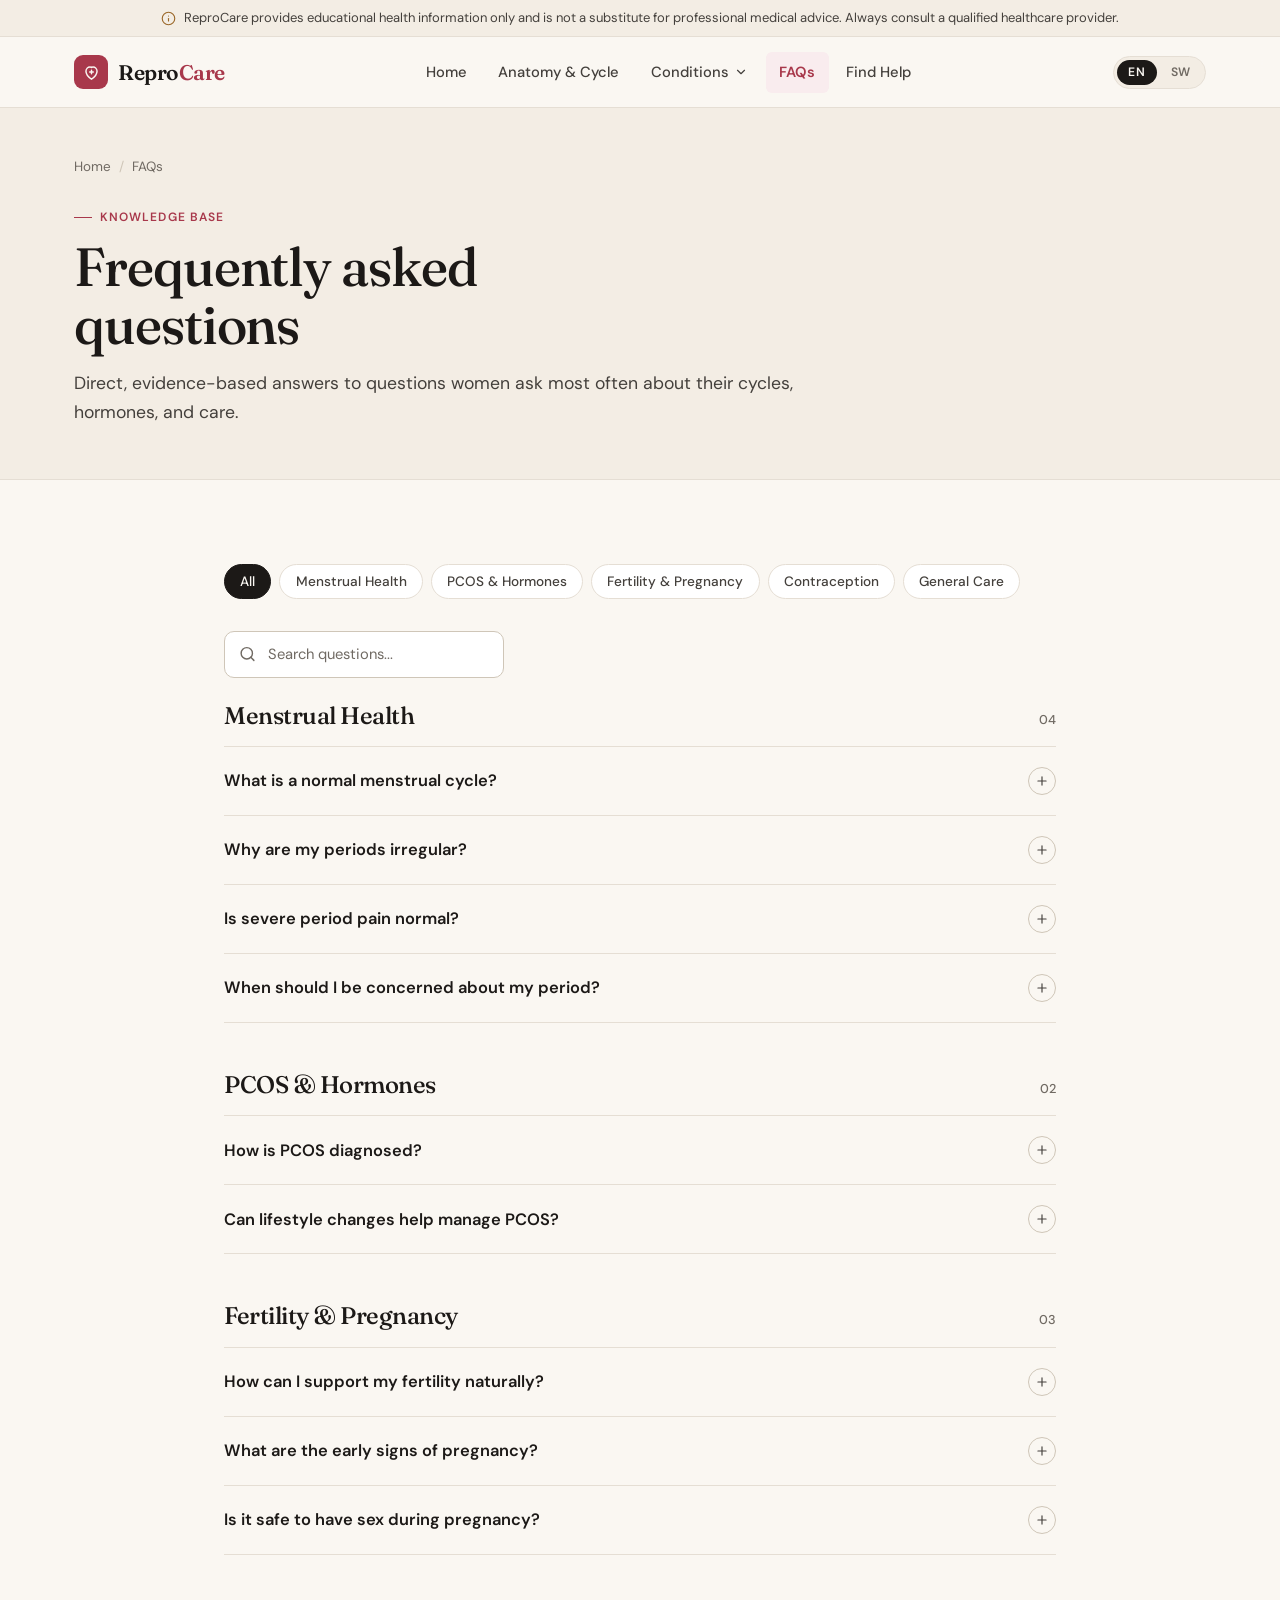
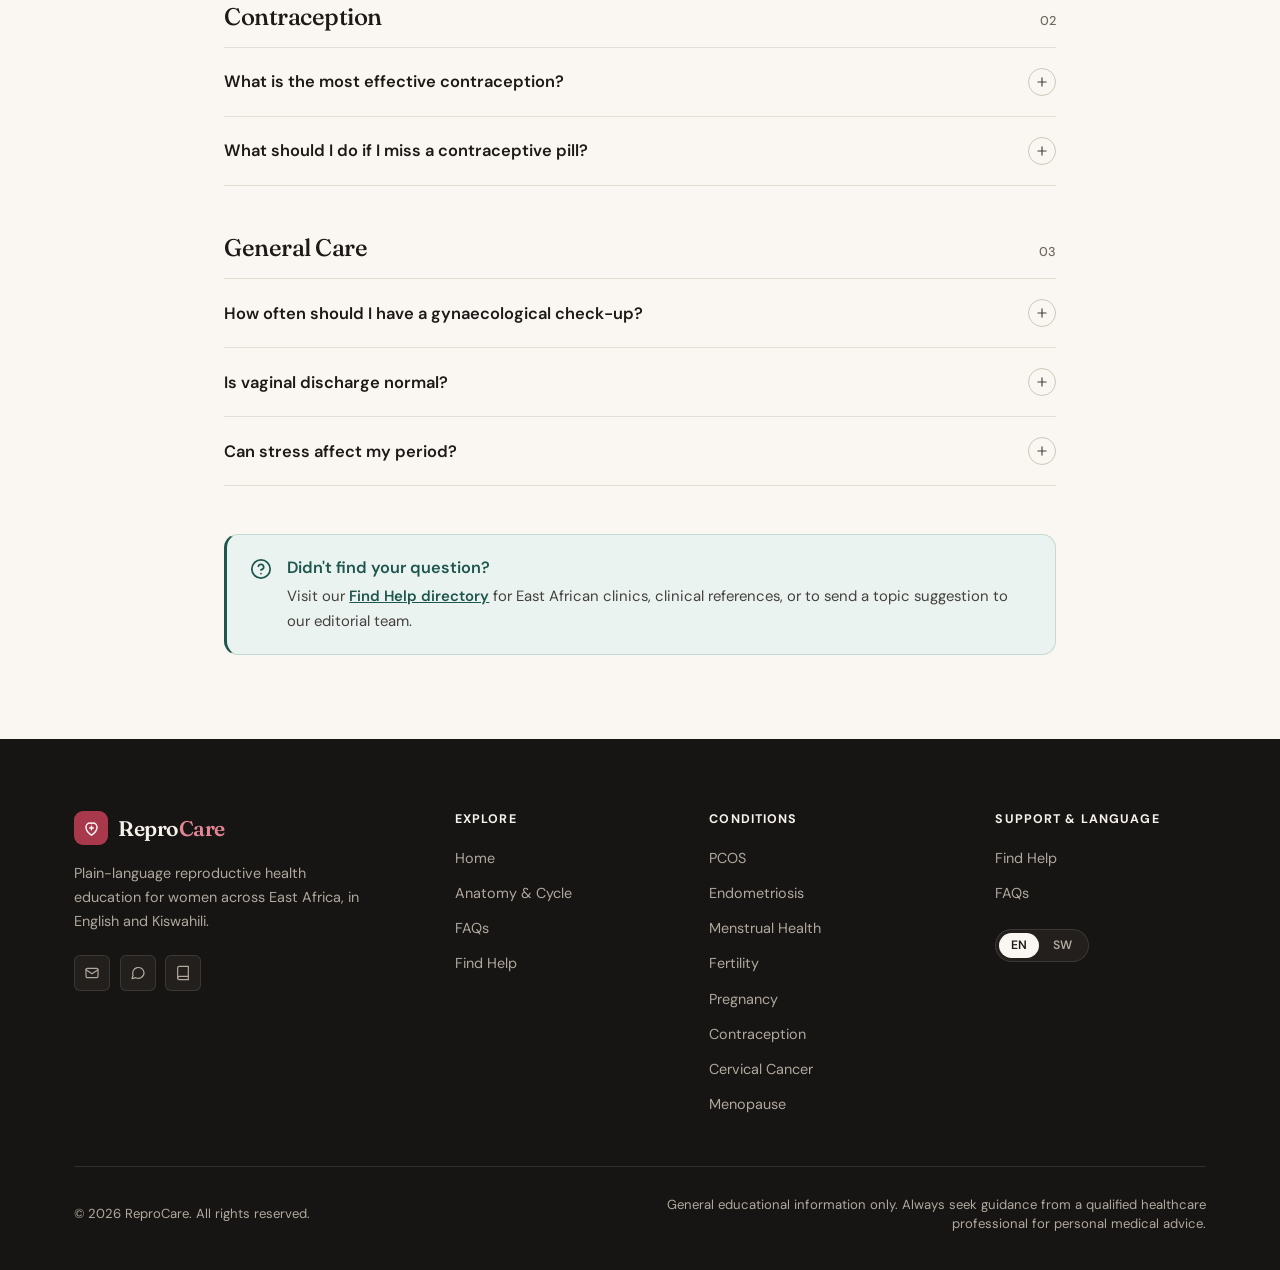
==== faqs.html @ 667c67c4 "Reprocare" ====
<!DOCTYPE html>
<html lang="en">

<head>
  <meta charset="UTF-8" />
  <meta name="viewport" content="width=device-width, initial-scale=1.0" />
  <title>Frequently Asked Questions — ReproCare</title>
  <meta name="description"
    content="Evidence-based answers to common questions about periods, PCOS, fertility, pregnancy, contraception, and routine gynaecological care in English and Kiswahili." />
  <link rel="preconnect" href="https://fonts.googleapis.com" />
  <link rel="preconnect" href="https://fonts.gstatic.com" crossorigin />
  <link rel="stylesheet" href="css/styles.css" />
</head>

<body>
  <a href="#main-content" class="skip-link" data-i18n="skip_link">Skip to main content</a>

  <div class="notice-bar" role="note">
    <div class="container notice-bar-inner">
      <svg viewBox="0 0 24 24" fill="none" stroke="currentColor" stroke-width="1.8" stroke-linecap="round" stroke-linejoin="round" aria-hidden="true">
        <circle cx="12" cy="12" r="10" /><line x1="12" y1="16" x2="12" y2="12" /><line x1="12" y1="8" x2="12.01" y2="8" />
      </svg>
      <p data-i18n="disclaimer_text">ReproCare provides educational health information only and is not a substitute for professional medical advice. Always consult a qualified healthcare provider.</p>
    </div>
  </div>

  <header class="site-header" id="siteHeader">
    <div class="container nav-inner">
      <a href="index.html" class="brand-link" aria-label="ReproCare Home">
        <span class="brand-emblem" aria-hidden="true">
          <svg viewBox="0 0 24 24" fill="none" stroke="currentColor" stroke-width="1.85" stroke-linecap="round" stroke-linejoin="round">
            <path d="M12 20.5C7.6 17.4 5 14 5 10.4 5 7.2 7.4 5 10.1 5c1.2 0 1.9.7 1.9.7S12.7 5 13.9 5C16.6 5 19 7.2 19 10.4c0 3.6-2.6 7-7 10.1Z" />
            <path d="M12 9v4.5M9.75 11.25h4.5" />
          </svg>
        </span>
        <span class="brand-wordmark">Repro<em>Care</em></span>
      </a>

      <nav aria-label="Main navigation">
        <ul class="nav-menu">
          <li class="nav-item"><a href="index.html" class="nav-link" data-i18n="nav_home">Home</a></li>
          <li class="nav-item"><a href="reproductive-system.html" class="nav-link" data-i18n="nav_repro">Anatomy &amp; Cycle</a></li>
          <li class="nav-item has-dropdown">
            <a href="index.html#conditions" class="nav-link dropdown-trigger" aria-expanded="false" aria-haspopup="true">
              <span data-i18n="nav_conditions">Conditions</span>
              <svg class="nav-chevron" viewBox="0 0 24 24" fill="none" stroke="currentColor" stroke-width="2" stroke-linecap="round" stroke-linejoin="round" aria-hidden="true">
                <polyline points="6 9 12 15 18 9" />
              </svg>
            </a>
            <div class="nav-dropdown">
              <div class="nav-dropdown-panel">
                <a href="conditions/pcos.html" class="dropdown-link"><strong data-i18n="cond_pcos">PCOS</strong><span data-i18n="cond_pcos_short">Hormones, cysts &amp; cycle balance</span></a>
                <a href="conditions/endometriosis.html" class="dropdown-link"><strong data-i18n="cond_endo">Endometriosis</strong><span data-i18n="cond_endo_short">Pelvic pain &amp; treatment options</span></a>
                <a href="conditions/menstrual-health.html" class="dropdown-link"><strong data-i18n="cond_menstrual">Menstrual Health</strong><span data-i18n="cond_menstrual_short">Normal periods, care &amp; tracking</span></a>
                <a href="conditions/fertility.html" class="dropdown-link"><strong data-i18n="cond_fertility">Fertility</strong><span data-i18n="cond_fertility_short">Ovulation &amp; conception support</span></a>
                <a href="conditions/pregnancy.html" class="dropdown-link"><strong data-i18n="cond_pregnancy">Pregnancy</strong><span data-i18n="cond_pregnancy_short">Trimesters &amp; antenatal care</span></a>
                <a href="conditions/contraception.html" class="dropdown-link"><strong data-i18n="cond_contraception">Contraception</strong><span data-i18n="cond_contraception_short">Compare family planning methods</span></a>
                <a href="conditions/cervical-cancer.html" class="dropdown-link"><strong data-i18n="cond_cervical">Cervical Cancer</strong><span data-i18n="cond_cervical_short">HPV vaccination &amp; screening</span></a>
                <a href="conditions/menopause.html" class="dropdown-link"><strong data-i18n="cond_menopause">Menopause</strong><span data-i18n="cond_menopause_short">Perimenopause &amp; midlife health</span></a>
              </div>
            </div>
          </li>
          <li class="nav-item"><a href="faqs.html" class="nav-link active" data-i18n="nav_faqs">FAQs</a></li>
          <li class="nav-item"><a href="find-help.html" class="nav-link" data-i18n="nav_findhelp">Find Help</a></li>
        </ul>
      </nav>

      <div class="nav-actions">
        <div class="lang-switch" role="group" aria-label="Language selector">
          <button type="button" class="lang-btn active" data-lang="en" aria-pressed="true">EN</button>
          <button type="button" class="lang-btn" data-lang="sw" aria-pressed="false">SW</button>
        </div>
        <button type="button" class="menu-toggle" id="menuToggle" aria-label="Open navigation menu" aria-expanded="false" aria-controls="mobileDrawer">
          <span></span><span></span><span></span>
        </button>
      </div>
    </div>
  </header>

  <div class="mobile-drawer" id="mobileDrawer" aria-hidden="true">
    <nav class="mobile-drawer-panel" aria-label="Mobile navigation">
      <div>
        <div class="mobile-group-label" data-i18n="mobile_menu_main">Navigate</div>
        <div class="mobile-nav-list">
          <a href="index.html" data-i18n="nav_home">Home</a>
          <a href="reproductive-system.html" data-i18n="nav_repro">Anatomy &amp; Cycle</a>
          <a href="faqs.html" class="active" data-i18n="nav_faqs">FAQs</a>
          <a href="find-help.html" data-i18n="nav_findhelp">Find Help</a>
        </div>
      </div>
      <div>
        <div class="mobile-group-label" data-i18n="mobile_menu_conditions">Health Topics</div>
        <div class="mobile-nav-list">
          <a href="conditions/pcos.html" data-i18n="cond_pcos">PCOS</a>
          <a href="conditions/endometriosis.html" data-i18n="cond_endo">Endometriosis</a>
          <a href="conditions/menstrual-health.html" data-i18n="cond_menstrual">Menstrual Health</a>
          <a href="conditions/fertility.html" data-i18n="cond_fertility">Fertility</a>
          <a href="conditions/pregnancy.html" data-i18n="cond_pregnancy">Pregnancy</a>
          <a href="conditions/contraception.html" data-i18n="cond_contraception">Contraception</a>
          <a href="conditions/cervical-cancer.html" data-i18n="cond_cervical">Cervical Cancer</a>
          <a href="conditions/menopause.html" data-i18n="cond_menopause">Menopause</a>
        </div>
      </div>
      <div>
        <div class="mobile-group-label" data-i18n="mobile_menu_lang">Language</div>
        <div class="lang-switch" role="group" aria-label="Language selector">
          <button type="button" class="lang-btn active" data-lang="en" aria-pressed="true">EN</button>
          <button type="button" class="lang-btn" data-lang="sw" aria-pressed="false">SW</button>
        </div>
      </div>
    </nav>
  </div>

  <main id="main-content">
    <section class="page-header">
      <div class="container">
        <nav class="breadcrumb" aria-label="Breadcrumb">
          <a href="index.html" data-i18n="breadcrumb_home">Home</a>
          <span class="breadcrumb-sep" aria-hidden="true">/</span>
          <span data-i18n="nav_faqs">FAQs</span>
        </nav>
        <span class="eyebrow">
          <span class="en-text">Knowledge Base</span>
          <span class="sw-text" style="display:none;">Kituo cha Maarifa</span>
        </span>
        <h1 data-i18n="faq_title">Frequently asked questions</h1>
        <p class="page-header-lead" data-i18n="faq_sub">
          Direct, evidence-based answers to questions women ask most often about their cycles, hormones, and care.
        </p>
      </div>
    </section>

    <section class="section">
      <div class="container" style="max-width: 880px;" id="faqDirectory">
        <div class="section-top" style="margin-bottom: 1.5rem;">
          <div class="filter-bar" style="margin-bottom: 0;" role="group" aria-label="Filter FAQs by category">
            <button type="button" class="filter-chip active" data-faq-filter="all" aria-pressed="true">
              <span class="en-text">All</span><span class="sw-text" style="display:none;">Zote</span>
            </button>
            <button type="button" class="filter-chip" data-faq-filter="menstrual" aria-pressed="false">
              <span class="en-text">Menstrual Health</span><span class="sw-text" style="display:none;">Afya ya Hedhi</span>
            </button>
            <button type="button" class="filter-chip" data-faq-filter="pcos" aria-pressed="false">
              <span class="en-text">PCOS &amp; Hormones</span><span class="sw-text" style="display:none;">PCOS na Homoni</span>
            </button>
            <button type="button" class="filter-chip" data-faq-filter="fertility" aria-pressed="false">
              <span class="en-text">Fertility &amp; Pregnancy</span><span class="sw-text" style="display:none;">Uzazi na Ujauzito</span>
            </button>
            <button type="button" class="filter-chip" data-faq-filter="contraception" aria-pressed="false">
              <span class="en-text">Contraception</span><span class="sw-text" style="display:none;">Uzazi wa Mpango</span>
            </button>
            <button type="button" class="filter-chip" data-faq-filter="general" aria-pressed="false">
              <span class="en-text">General Care</span><span class="sw-text" style="display:none;">Afya ya Jumla</span>
            </button>
          </div>

          <div class="search-field" style="max-width: 280px;">
            <svg class="search-field-icon" viewBox="0 0 24 24" fill="none" stroke="currentColor" stroke-width="2" stroke-linecap="round" stroke-linejoin="round" aria-hidden="true">
              <circle cx="11" cy="11" r="8" /><line x1="21" y1="21" x2="16.65" y2="16.65" />
            </svg>
            <input type="search" id="faqSearch" class="search-input" data-i18n="faq_search_placeholder" placeholder="Search questions..." aria-label="Search FAQs" />
            <button type="button" id="faqSearchClear" class="search-clear" aria-label="Clear search">
              <svg viewBox="0 0 24 24" fill="none" stroke="currentColor" stroke-width="2.2" stroke-linecap="round" aria-hidden="true"><line x1="18" y1="6" x2="6" y2="18" /><line x1="6" y1="6" x2="18" y2="18" /></svg>
            </button>
          </div>
        </div>

        <div class="faq-category" data-faq-category="menstrual">
          <div class="faq-category-head">
            <h2><span class="en-text">Menstrual Health</span><span class="sw-text" style="display:none;">Afya ya Hedhi</span></h2>
            <span class="faq-count">04</span>
          </div>
          <div class="accordion">
            <div class="accordion-item">
              <button type="button" class="accordion-trigger" aria-expanded="false">
                <span class="en-text">What is a normal menstrual cycle?</span>
                <span class="sw-text" style="display:none;">Mzunguko wa hedhi wa kawaida ni nini?</span>
                <span class="accordion-icon" aria-hidden="true"><svg viewBox="0 0 24 24" fill="none" stroke="currentColor" stroke-width="2" stroke-linecap="round"><line x1="12" y1="5" x2="12" y2="19" /><line x1="5" y1="12" x2="19" y2="12" /></svg></span>
              </button>
              <div class="accordion-body">
                <div class="accordion-body-inner">
                  <p class="en-text">A normal cycle runs 21–35 days, with periods lasting 2–7 days and average blood loss of 30–80 ml. Minor month-to-month variation is completely normal.</p>
                  <p class="sw-text" style="display:none;">Mzunguko wa kawaida ni siku 21–35. Hedhi hudumu siku 2–7 na upotezaji wa damu ni takriban 30–80 ml. Tofauti ndogo kutoka mwezi hadi mwezi ni ya kawaida.</p>
                </div>
              </div>
            </div>

            <div class="accordion-item">
              <button type="button" class="accordion-trigger" aria-expanded="false">
                <span class="en-text">Why are my periods irregular?</span>
                <span class="sw-text" style="display:none;">Kwa nini hedhi yangu si ya kawaida?</span>
                <span class="accordion-icon" aria-hidden="true"><svg viewBox="0 0 24 24" fill="none" stroke="currentColor" stroke-width="2" stroke-linecap="round"><line x1="12" y1="5" x2="12" y2="19" /><line x1="5" y1="12" x2="19" y2="12" /></svg></span>
              </button>
              <div class="accordion-body">
                <div class="accordion-body-inner">
                  <p class="en-text">Irregular cycles can stem from stress, weight changes, PCOS, thyroid conditions, or perimenopause. If irregularity continues across several months, book an evaluation with a doctor.</p>
                  <p class="sw-text" style="display:none;">Hedhi zisizo za kawaida zinaweza kusababishwa na msongo wa mawazo, mabadiliko ya uzito, PCOS, matatizo ya tezi, au perimenopause. Ikiwa hali hii inaendelea, muone daktari.</p>
                </div>
              </div>
            </div>

            <div class="accordion-item">
              <button type="button" class="accordion-trigger" aria-expanded="false">
                <span class="en-text">Is severe period pain normal?</span>
                <span class="sw-text" style="display:none;">Je, maumivu makali ya hedhi ni ya kawaida?</span>
                <span class="accordion-icon" aria-hidden="true"><svg viewBox="0 0 24 24" fill="none" stroke="currentColor" stroke-width="2" stroke-linecap="round"><line x1="12" y1="5" x2="12" y2="19" /><line x1="5" y1="12" x2="19" y2="12" /></svg></span>
              </button>
              <div class="accordion-body">
                <div class="accordion-body-inner">
                  <p class="en-text">Mild cramping is common, but pain severe enough to interrupt work, school, or sleep is not. Persistent severe cramps may point to endometriosis, fibroids, or adenomyosis and warrant a clinical check.</p>
                  <p class="sw-text" style="display:none;">Maumivu madogo ya tumbo ni ya kawaida lakini maumivu makali yanayokuzuia kufanya shughuli zako si ya kawaida. Yanaweza kuashiria endometriosis, fibroids, au adenomyosis; muone daktari.</p>
                </div>
              </div>
            </div>

            <div class="accordion-item">
              <button type="button" class="accordion-trigger" aria-expanded="false">
                <span class="en-text">When should I be concerned about my period?</span>
                <span class="sw-text" style="display:none;">Niwe na wasiwasi lini kuhusu hedhi yangu?</span>
                <span class="accordion-icon" aria-hidden="true"><svg viewBox="0 0 24 24" fill="none" stroke="currentColor" stroke-width="2" stroke-linecap="round"><line x1="12" y1="5" x2="12" y2="19" /><line x1="5" y1="12" x2="19" y2="12" /></svg></span>
              </button>
              <div class="accordion-body">
                <div class="accordion-body-inner">
                  <p class="en-text">Consult a clinician if periods stop for 3 or more months (when not pregnant), bleeding soaks a pad or tampon every hour, bleeding lasts over 7 days, you bleed between periods, or you experience pelvic pain outside your period.</p>
                  <p class="sw-text" style="display:none;">Muone daktari ikiwa hedhi inasimama kwa miezi 3 au zaidi (bila ujauzito), unalowesha pedi au tampon kila saa, unatokwa damu kati ya hedhi, au una maumivu ya nyonga nje ya siku za hedhi.</p>
                </div>
              </div>
            </div>
          </div>
        </div>

        <div class="faq-category" data-faq-category="pcos">
          <div class="faq-category-head">
            <h2><span class="en-text">PCOS &amp; Hormones</span><span class="sw-text" style="display:none;">PCOS na Homoni</span></h2>
            <span class="faq-count">02</span>
          </div>
          <div class="accordion">
            <div class="accordion-item">
              <button type="button" class="accordion-trigger" aria-expanded="false">
                <span class="en-text">How is PCOS diagnosed?</span>
                <span class="sw-text" style="display:none;">PCOS inatambuliwaje?</span>
                <span class="accordion-icon" aria-hidden="true"><svg viewBox="0 0 24 24" fill="none" stroke="currentColor" stroke-width="2" stroke-linecap="round"><line x1="12" y1="5" x2="12" y2="19" /><line x1="5" y1="12" x2="19" y2="12" /></svg></span>
              </button>
              <div class="accordion-body">
                <div class="accordion-body-inner">
                  <p class="en-text">Doctors apply the Rotterdam criteria, which require at least 2 of 3 features: irregular or absent ovulation, elevated androgen levels (on blood tests or via symptoms like acne or excess hair), and polycystic-appearing ovaries on ultrasound.</p>
                  <p class="sw-text" style="display:none;">PCOS inatambuliwa kwa vigezo vya Rotterdam: angalau 2 kati ya vitatu vifuatavyo — hedhi zisizo za kawaida, kiwango cha juu cha androjeni (kwenye vipimo vya damu au dalili), na ovari zenye vifuko vingi kwenye ultrasound.</p>
                </div>
              </div>
            </div>

            <div class="accordion-item">
              <button type="button" class="accordion-trigger" aria-expanded="false">
                <span class="en-text">Can lifestyle changes help manage PCOS?</span>
                <span class="sw-text" style="display:none;">Je, mabadiliko ya mtindo wa maisha yanaweza kusaidia PCOS?</span>
                <span class="accordion-icon" aria-hidden="true"><svg viewBox="0 0 24 24" fill="none" stroke="currentColor" stroke-width="2" stroke-linecap="round"><line x1="12" y1="5" x2="12" y2="19" /><line x1="5" y1="12" x2="19" y2="12" /></svg></span>
              </button>
              <div class="accordion-body">
                <div class="accordion-body-inner">
                  <p class="en-text">Yes. Regular physical activity and a balanced, lower-glycaemic diet improve insulin sensitivity and hormone balance. For those carrying excess weight, even a modest 5–10% reduction can help restore regular cycles.</p>
                  <p class="sw-text" style="display:none;">Ndio. Mazoezi ya mara kwa mara na lishe bora yenye sukari kidogo husaidia kudhibiti homoni na kuboresha unyeti wa insulini. Kwa wenye uzito wa ziada, hata kupunguza uzito kwa 5–10% kunaweza kuboresha dalili za PCOS.</p>
                </div>
              </div>
            </div>
          </div>
        </div>

        <div class="faq-category" data-faq-category="fertility">
          <div class="faq-category-head">
            <h2><span class="en-text">Fertility &amp; Pregnancy</span><span class="sw-text" style="display:none;">Uzazi na Ujauzito</span></h2>
            <span class="faq-count">03</span>
          </div>
          <div class="accordion">
            <div class="accordion-item">
              <button type="button" class="accordion-trigger" aria-expanded="false">
                <span class="en-text">How can I support my fertility naturally?</span>
                <span class="sw-text" style="display:none;">Ninawezaje kusaidia uzazi wangu kwa njia za asili?</span>
                <span class="accordion-icon" aria-hidden="true"><svg viewBox="0 0 24 24" fill="none" stroke="currentColor" stroke-width="2" stroke-linecap="round"><line x1="12" y1="5" x2="12" y2="19" /><line x1="5" y1="12" x2="19" y2="12" /></svg></span>
              </button>
              <div class="accordion-body">
                <div class="accordion-body-inner">
                  <p class="en-text">Maintain a healthy weight, eat a nutrient-rich diet, take 400 mcg of folic acid daily, avoid smoking, limit alcohol, manage stress, and learn your fertile window. See a doctor after 12 months of trying (or 6 months if you are 35 or older).</p>
                  <p class="sw-text" style="display:none;">Dumisha uzito unaofaa, kula lishe bora, tumia asidi ya folic (400 mcg kila siku), acha sigara, punguza pombe, dhibiti msongo wa mawazo, na fuatilia ovulation yako. Muone daktari baada ya miezi 12 ya kujaribu (miezi 6 ikiwa una miaka 35 au zaidi).</p>
                </div>
              </div>
            </div>

            <div class="accordion-item">
              <button type="button" class="accordion-trigger" aria-expanded="false">
                <span class="en-text">What are the early signs of pregnancy?</span>
                <span class="sw-text" style="display:none;">Dalili za ujauzito wa mapema ni zipi?</span>
                <span class="accordion-icon" aria-hidden="true"><svg viewBox="0 0 24 24" fill="none" stroke="currentColor" stroke-width="2" stroke-linecap="round"><line x1="12" y1="5" x2="12" y2="19" /><line x1="5" y1="12" x2="19" y2="12" /></svg></span>
              </button>
              <div class="accordion-body">
                <div class="accordion-body-inner">
                  <p class="en-text">Common early signs include a missed period, tender or swollen breasts, nausea, fatigue, frequent urination, and light spotting. A urine pregnancy test can usually confirm pregnancy from the first day of a missed period.</p>
                  <p class="sw-text" style="display:none;">Ishara za mapema za kawaida ni kukosa hedhi, maumivu au uvimbe wa matiti, kichefuchefu, uchovu, kukojoa mara kwa mara, na madoa kidogo ya damu. Kipimo cha ujauzito nyumbani kinaweza kuthibitisha kuanzia siku ya kwanza ya kukosa hedhi.</p>
                </div>
              </div>
            </div>

            <div class="accordion-item">
              <button type="button" class="accordion-trigger" aria-expanded="false">
                <span class="en-text">Is it safe to have sex during pregnancy?</span>
                <span class="sw-text" style="display:none;">Je, ni salama kujamiiana wakati wa ujauzito?</span>
                <span class="accordion-icon" aria-hidden="true"><svg viewBox="0 0 24 24" fill="none" stroke="currentColor" stroke-width="2" stroke-linecap="round"><line x1="12" y1="5" x2="12" y2="19" /><line x1="5" y1="12" x2="19" y2="12" /></svg></span>
              </button>
              <div class="accordion-body">
                <div class="accordion-body-inner">
                  <p class="en-text">In an uncomplicated pregnancy, yes — sex does not harm the baby. Your doctor or midwife may advise pausing sex if you have placenta praevia, unexplained bleeding, cervical insufficiency, or a risk of preterm labour.</p>
                  <p class="sw-text" style="display:none;">Katika ujauzito wa kawaida usio na matatizo, ndio — kujamiiana hakumdhuru mtoto. Daktari au mkunga anaweza kukushauri usubiri ikiwa una placenta praevia, kutokwa damu bila sababu, au hatari ya kuzaa kabla ya wakati.</p>
                </div>
              </div>
            </div>
          </div>
        </div>

        <div class="faq-category" data-faq-category="contraception">
          <div class="faq-category-head">
            <h2><span class="en-text">Contraception</span><span class="sw-text" style="display:none;">Uzazi wa Mpango</span></h2>
            <span class="faq-count">02</span>
          </div>
          <div class="accordion">
            <div class="accordion-item">
              <button type="button" class="accordion-trigger" aria-expanded="false">
                <span class="en-text">What is the most effective contraception?</span>
                <span class="sw-text" style="display:none;">Njia gani ya uzazi wa mpango ina ufanisi mkubwa zaidi?</span>
                <span class="accordion-icon" aria-hidden="true"><svg viewBox="0 0 24 24" fill="none" stroke="currentColor" stroke-width="2" stroke-linecap="round"><line x1="12" y1="5" x2="12" y2="19" /><line x1="5" y1="12" x2="19" y2="12" /></svg></span>
              </button>
              <div class="accordion-body">
                <div class="accordion-body-inner">
                  <p class="en-text">Long-acting reversible contraceptives (LARCs) — including the arm implant, hormonal IUD, and copper IUD — are over 99% effective because they do not depend on daily reminders. Pills, injections, and condoms are also highly effective when used consistently.</p>
                  <p class="sw-text" style="display:none;">Njia za muda mrefu zinazoweza kuondolewa (LARCs) — kama kipandikizi (implant), IUD ya homoni, na IUD ya shaba — zina ufanisi wa zaidi ya 99% kwa kuwa hazihitaji kukumbuka kila siku.</p>
                </div>
              </div>
            </div>

            <div class="accordion-item">
              <button type="button" class="accordion-trigger" aria-expanded="false">
                <span class="en-text">What should I do if I miss a contraceptive pill?</span>
                <span class="sw-text" style="display:none;">Nifanye nini nikisahau kutumia kidonge cha uzazi wa mpango?</span>
                <span class="accordion-icon" aria-hidden="true"><svg viewBox="0 0 24 24" fill="none" stroke="currentColor" stroke-width="2" stroke-linecap="round"><line x1="12" y1="5" x2="12" y2="19" /><line x1="5" y1="12" x2="19" y2="12" /></svg></span>
              </button>
              <div class="accordion-body">
                <div class="accordion-body-inner">
                  <p class="en-text">Take the missed pill as soon as you remember, even if that means taking two pills in one day. If you miss two or more pills, use backup protection such as condoms for 7 days and check the leaflet for your specific pill brand.</p>
                  <p class="sw-text" style="display:none;">Meza kidonge kilichosahauliwa mara tu unapokumbuka, hata kama utameza vidonge viwili siku moja. Ukisahau vidonge viwili au zaidi, tumia kondomu kama kinga ya ziada kwa siku 7 na soma maelekezo ya pakiti yako.</p>
                </div>
              </div>
            </div>
          </div>
        </div>

        <div class="faq-category" data-faq-category="general">
          <div class="faq-category-head">
            <h2><span class="en-text">General Care</span><span class="sw-text" style="display:none;">Afya ya Jumla</span></h2>
            <span class="faq-count">03</span>
          </div>
          <div class="accordion">
            <div class="accordion-item">
              <button type="button" class="accordion-trigger" aria-expanded="false">
                <span class="en-text">How often should I have a gynaecological check-up?</span>
                <span class="sw-text" style="display:none;">Niwe na uchunguzi wa afya ya uzazi mara ngapi?</span>
                <span class="accordion-icon" aria-hidden="true"><svg viewBox="0 0 24 24" fill="none" stroke="currentColor" stroke-width="2" stroke-linecap="round"><line x1="12" y1="5" x2="12" y2="19" /><line x1="5" y1="12" x2="19" y2="12" /></svg></span>
              </button>
              <div class="accordion-body">
                <div class="accordion-body-inner">
                  <p class="en-text">Women aged 25–65 are advised to have cervical screening every 3 to 5 years depending on test type. Schedule an annual check-up if you manage conditions like PCOS or endometriosis, or visit earlier whenever new symptoms arise.</p>
                  <p class="sw-text" style="display:none;">Wanawake wenye umri wa miaka 25–65 wanashauriwa kufanyiwa uchunguzi wa mlango wa kizazi kila miaka 3 hadi 5. Muone daktari kila mwaka ikiwa una hali kama PCOS au endometriosis, au mapema zaidi ukiona dalili mpya.</p>
                </div>
              </div>
            </div>

            <div class="accordion-item">
              <button type="button" class="accordion-trigger" aria-expanded="false">
                <span class="en-text">Is vaginal discharge normal?</span>
                <span class="sw-text" style="display:none;">Je, uchafu au majimaji ya uke ni ya kawaida?</span>
                <span class="accordion-icon" aria-hidden="true"><svg viewBox="0 0 24 24" fill="none" stroke="currentColor" stroke-width="2" stroke-linecap="round"><line x1="12" y1="5" x2="12" y2="19" /><line x1="5" y1="12" x2="19" y2="12" /></svg></span>
              </button>
              <div class="accordion-body">
                <div class="accordion-body-inner">
                  <p class="en-text">Yes. Clear or milky-white discharge without a strong odour is normal and shifts across your cycle. See a clinician if discharge turns yellow, green, or grey, smells noticeably strong, or comes with itching, soreness, or burning.</p>
                  <p class="sw-text" style="display:none;">Ndio. Majimaji safi au meupe yasiyo na harufu kali ni ya kawaida na hubadilika kulingana na mzunguko wa hedhi. Muone daktari yakibadilika kuwa njano au kijani, yakiwa na harufu kali, au yakiambatana na mwasho.</p>
                </div>
              </div>
            </div>

            <div class="accordion-item">
              <button type="button" class="accordion-trigger" aria-expanded="false">
                <span class="en-text">Can stress affect my period?</span>
                <span class="sw-text" style="display:none;">Je, msongo wa mawazo unaweza kuathiri hedhi yangu?</span>
                <span class="accordion-icon" aria-hidden="true"><svg viewBox="0 0 24 24" fill="none" stroke="currentColor" stroke-width="2" stroke-linecap="round"><line x1="12" y1="5" x2="12" y2="19" /><line x1="5" y1="12" x2="19" y2="12" /></svg></span>
              </button>
              <div class="accordion-body">
                <div class="accordion-body-inner">
                  <p class="en-text">Yes. Sustained stress elevates cortisol, which can disrupt brain signals controlling ovulation and cause late, missed, or lighter periods. Prioritising sleep, movement, and rest often helps cycles steady again.</p>
                  <p class="sw-text" style="display:none;">Ndio. Msongo wa mawazo huongeza homoni ya cortisol ambayo inaweza kuathiri ishara za ubongo zinazodhibiti ovulation na kusababisha hedhi kuchelewa au kutokuja.</p>
                </div>
              </div>
            </div>
          </div>
        </div>

        <div class="empty-state" id="faqEmpty" role="status" aria-live="polite">
          <p data-i18n="faq_no_results">No questions match your search. Try a different word or switch category.</p>
        </div>

        <div class="callout callout-sage" style="margin-top: 2rem;">
          <svg class="callout-icon" viewBox="0 0 24 24" fill="none" stroke="currentColor" stroke-width="1.9" stroke-linecap="round" stroke-linejoin="round" aria-hidden="true">
            <circle cx="12" cy="12" r="10" /><path d="M9.09 9a3 3 0 0 1 5.83 1c0 2-3 3-3 3" /><line x1="12" y1="17" x2="12.01" y2="17" />
          </svg>
          <div>
            <h4>
              <span class="en-text">Didn't find your question?</span>
              <span class="sw-text" style="display:none;">Hukupata jibu la swali lako?</span>
            </h4>
            <p class="en-text">Visit our <a href="find-help.html" style="color:var(--sage);text-decoration:underline;font-weight:600;">Find Help directory</a> for East African clinics, clinical references, or to send a topic suggestion to our editorial team.</p>
            <p class="sw-text" style="display:none;">Tembelea <a href="find-help.html" style="color:var(--sage);text-decoration:underline;font-weight:600;">ukurasa wa Pata Msaada</a> kupata kliniki Afrika Mashariki, marejeo ya kitabibu, au kututumia pendekezo la mada.</p>
          </div>
        </div>
      </div>
    </section>
  </main>

  <footer class="site-footer" role="contentinfo">
    <div class="container">
      <div class="footer-grid">
        <div class="footer-brand">
          <a href="index.html" class="brand-link" aria-label="ReproCare Home">
            <span class="brand-emblem" aria-hidden="true">
              <svg viewBox="0 0 24 24" fill="none" stroke="currentColor" stroke-width="1.85" stroke-linecap="round" stroke-linejoin="round">
                <path d="M12 20.5C7.6 17.4 5 14 5 10.4 5 7.2 7.4 5 10.1 5c1.2 0 1.9.7 1.9.7S12.7 5 13.9 5C16.6 5 19 7.2 19 10.4c0 3.6-2.6 7-7 10.1Z" />
                <path d="M12 9v4.5M9.75 11.25h4.5" />
              </svg>
            </span>
            <span class="brand-wordmark">Repro<em>Care</em></span>
          </a>
          <p data-i18n="footer_desc">Plain-language reproductive health education for women across East Africa, in English and Kiswahili.</p>
          <div class="social-row" aria-label="Social media">
            <a href="find-help.html#contact" class="social-btn" aria-label="Email ReproCare"><svg viewBox="0 0 24 24" fill="none" stroke="currentColor" stroke-width="1.8" stroke-linecap="round" stroke-linejoin="round"><rect x="3" y="5" width="18" height="14" rx="2" /><polyline points="3 7 12 13 21 7" /></svg></a>
            <a href="find-help.html#contact" class="social-btn" aria-label="WhatsApp support"><svg viewBox="0 0 24 24" fill="none" stroke="currentColor" stroke-width="1.8" stroke-linecap="round" stroke-linejoin="round"><path d="M21 11.5a8.5 8.5 0 0 1-12.5 7.5L3 20.5l1.6-5.2A8.5 8.5 0 1 1 21 11.5Z" /></svg></a>
            <a href="find-help.html#references" class="social-btn" aria-label="Clinical references"><svg viewBox="0 0 24 24" fill="none" stroke="currentColor" stroke-width="1.8" stroke-linecap="round" stroke-linejoin="round"><path d="M4 19.5A2.5 2.5 0 0 1 6.5 17H20" /><path d="M6.5 2H20v20H6.5A2.5 2.5 0 0 1 4 19.5v-15A2.5 2.5 0 0 1 6.5 2Z" /></svg></a>
          </div>
        </div>
        <div class="footer-col">
          <h4 data-i18n="footer_explore">Explore</h4>
          <ul>
            <li><a href="index.html" data-i18n="nav_home">Home</a></li>
            <li><a href="reproductive-system.html" data-i18n="nav_repro">Anatomy &amp; Cycle</a></li>
            <li><a href="faqs.html" data-i18n="nav_faqs">FAQs</a></li>
            <li><a href="find-help.html" data-i18n="nav_findhelp">Find Help</a></li>
          </ul>
        </div>
        <div class="footer-col">
          <h4 data-i18n="footer_conditions">Conditions</h4>
          <ul>
            <li><a href="conditions/pcos.html" data-i18n="cond_pcos">PCOS</a></li>
            <li><a href="conditions/endometriosis.html" data-i18n="cond_endo">Endometriosis</a></li>
            <li><a href="conditions/menstrual-health.html" data-i18n="cond_menstrual">Menstrual Health</a></li>
            <li><a href="conditions/fertility.html" data-i18n="cond_fertility">Fertility</a></li>
            <li><a href="conditions/pregnancy.html" data-i18n="cond_pregnancy">Pregnancy</a></li>
            <li><a href="conditions/contraception.html" data-i18n="cond_contraception">Contraception</a></li>
            <li><a href="conditions/cervical-cancer.html" data-i18n="cond_cervical">Cervical Cancer</a></li>
            <li><a href="conditions/menopause.html" data-i18n="cond_menopause">Menopause</a></li>
          </ul>
        </div>
        <div class="footer-col">
          <h4 data-i18n="footer_support">Support &amp; Language</h4>
          <ul>
            <li><a href="find-help.html#emergency" data-i18n="nav_findhelp">Find Help</a></li>
            <li><a href="faqs.html" data-i18n="nav_faqs">FAQs</a></li>
          </ul>
          <div class="footer-lang">
            <div class="lang-switch" role="group" aria-label="Language selector">
              <button type="button" class="lang-btn active" data-lang="en" aria-pressed="true">EN</button>
              <button type="button" class="lang-btn" data-lang="sw" aria-pressed="false">SW</button>
            </div>
          </div>
        </div>
      </div>
      <div class="footer-bottom">
        <p data-i18n="footer_copy">© 2026 ReproCare. All rights reserved.</p>
        <p class="footer-disclaimer" data-i18n="footer_disclaimer">General educational information only. Always seek guidance from a qualified healthcare professional for personal medical advice.</p>
      </div>
    </div>
  </footer>

  <script src="js/i18n.js"></script>
  <script src="js/main.js"></script>
</body>

</html>
---- css/styles.css ----
/* ==========================================================================
   ReproCare — Editorial Health Design System
   ========================================================================== */

@import url('https://fonts.googleapis.com/css2?family=DM+Sans:ital,opsz,wght@0,9..40,400..700;1,9..40,400..500&family=Fraunces:ital,opsz,wght@0,9..144,400..600;1,9..144,400..500&display=swap');

:root {
  /* Surfaces */
  --bg: #FAF7F2;
  --bg-alt: #F3EDE4;
  --surface: #FFFFFF;
  --surface-subtle: #FDFBF8;

  /* Typography & Ink */
  --ink: #1C1917;
  --ink-secondary: #44403C;
  --ink-muted: #706A63;
  --ink-faint: #9B938A;

  /* Borders */
  --border: #E5DED4;
  --border-strong: #CFC6B8;

  /* Brand & Clinical Accents */
  --accent: #A8384B;
  --accent-hover: #8C2B3C;
  --accent-soft: #F9ECEE;
  --accent-border: #E8C5CB;

  --sage: #1E564D;
  --sage-hover: #154039;
  --sage-soft: #EBF3F1;
  --sage-border: #C3D9D3;

  --ochre: #9A6728;
  --ochre-soft: #FBF4E8;
  --ochre-border: #E8D3B0;

  --danger: #9B2226;
  --danger-soft: #FCF0F0;
  --danger-border: #E5BCBC;

  /* Footer Dark */
  --dark-bg: #171513;
  --dark-surface: #221F1C;
  --dark-ink: #F5F1EB;
  --dark-muted: #B0A89E;
  --dark-border: rgba(255, 255, 255, 0.11);

  /* Radii */
  --radius-xs: 6px;
  --radius-sm: 10px;
  --radius-md: 14px;
  --radius-lg: 20px;

  /* Elevation */
  --shadow-xs: 0 1px 2px rgba(28, 25, 23, 0.04);
  --shadow-sm: 0 4px 16px rgba(28, 25, 23, 0.05);
  --shadow-md: 0 12px 32px rgba(28, 25, 23, 0.08);

  /* Type */
  --font-display: 'Fraunces', Georgia, 'Times New Roman', serif;
  --font-sans: 'DM Sans', -apple-system, BlinkMacSystemFont, 'Segoe UI', Roboto, sans-serif;

  /* Motion */
  --ease: cubic-bezier(0.22, 1, 0.36, 1);
  --dur: 0.22s;
}

/* Reset */
*,
*::before,
*::after {
  box-sizing: border-box;
  margin: 0;
  padding: 0;
}

html {
  scroll-behavior: smooth;
  font-size: 16px;
  -webkit-text-size-adjust: 100%;
}

body {
  font-family: var(--font-sans);
  background-color: var(--bg);
  color: var(--ink);
  line-height: 1.65;
  overflow-x: clip;
  -webkit-font-smoothing: antialiased;
  -moz-osx-font-smoothing: grayscale;
}

img,
svg {
  max-width: 100%;
  display: block;
}

a {
  color: inherit;
  text-decoration: none;
}

ul,
ol {
  list-style: none;
}

button,
input,
select,
textarea {
  font-family: inherit;
  font-size: inherit;
  color: inherit;
}

button {
  background: none;
  border: none;
  cursor: pointer;
}

:focus-visible {
  outline: 2px solid var(--accent);
  outline-offset: 3px;
}

/* Skip link */
.skip-link {
  position: absolute;
  left: -9999px;
  top: 0.5rem;
  z-index: 2000;
  background: var(--ink);
  color: #fff;
  padding: 0.65rem 1.25rem;
  border-radius: var(--radius-xs);
  font-weight: 600;
  font-size: 0.9rem;
}

.skip-link:focus {
  left: 1rem;
}

/* Typography */
h1,
h2,
h3 {
  font-family: var(--font-display);
  font-weight: 500;
  color: var(--ink);
  letter-spacing: -0.02em;
  font-optical-sizing: auto;
}

h1 {
  font-size: clamp(2.15rem, 4.2vw, 3.45rem);
  line-height: 1.09;
}

h2 {
  font-size: clamp(1.6rem, 2.7vw, 2.25rem);
  line-height: 1.18;
}

h3 {
  font-size: clamp(1.18rem, 1.8vw, 1.45rem);
  line-height: 1.28;
}

h4 {
  font-family: var(--font-sans);
  font-size: 1.02rem;
  font-weight: 600;
  color: var(--ink);
  line-height: 1.35;
}

p {
  color: var(--ink-secondary);
  line-height: 1.72;
}

.eyebrow {
  display: inline-flex;
  align-items: center;
  gap: 0.5rem;
  font-family: var(--font-sans);
  font-size: 0.75rem;
  font-weight: 600;
  text-transform: uppercase;
  letter-spacing: 0.09em;
  color: var(--accent);
}

.eyebrow::before {
  content: '';
  width: 18px;
  height: 1.5px;
  background: currentColor;
  flex-shrink: 0;
}

.eyebrow-sage {
  color: var(--sage);
}

.eyebrow-light {
  color: rgba(250, 247, 242, 0.82);
}

/* Layout Containers */
.container {
  width: 100%;
  max-width: 1180px;
  margin: 0 auto;
  padding: 0 1.5rem;
}

.section {
  padding: 5.25rem 0;
}

.section-sm {
  padding: 3.5rem 0;
}

.section-alt {
  background: var(--bg-alt);
  border-top: 1px solid var(--border);
  border-bottom: 1px solid var(--border);
}

.section-surface {
  background: var(--surface);
  border-top: 1px solid var(--border);
  border-bottom: 1px solid var(--border);
}

/* ==========================================================================
   Clinical Disclaimer Strip
   ========================================================================== */
.notice-bar {
  background: var(--bg-alt);
  border-bottom: 1px solid var(--border);
  padding: 0.55rem 0;
}

.notice-bar-inner {
  display: flex;
  align-items: center;
  justify-content: center;
  gap: 0.55rem;
  text-align: center;
}

.notice-bar svg {
  width: 15px;
  height: 15px;
  color: var(--ochre);
  flex-shrink: 0;
}

.notice-bar p {
  font-size: 0.8125rem;
  line-height: 1.45;
  color: var(--ink-secondary);
}

/* ==========================================================================
   Header & Navigation
   ========================================================================== */
.site-header {
  position: sticky;
  top: 0;
  z-index: 1000;
  background: rgba(250, 247, 242, 0.92);
  backdrop-filter: blur(14px);
  -webkit-backdrop-filter: blur(14px);
  border-bottom: 1px solid var(--border);
  transition: box-shadow var(--dur) var(--ease), background-color var(--dur) var(--ease);
}

.site-header.scrolled {
  background: rgba(250, 247, 242, 0.98);
  box-shadow: var(--shadow-sm);
}

.nav-inner {
  display: flex;
  align-items: center;
  justify-content: space-between;
  gap: 1.5rem;
  height: 70px;
}

.brand-link {
  display: inline-flex;
  align-items: center;
  gap: 0.65rem;
  flex-shrink: 0;
}

.brand-emblem {
  width: 34px;
  height: 34px;
  border-radius: 9px;
  background: var(--accent);
  color: #FAF7F2;
  display: inline-flex;
  align-items: center;
  justify-content: center;
  flex-shrink: 0;
}

.brand-emblem svg {
  width: 19px;
  height: 19px;
}

.brand-wordmark {
  font-family: var(--font-display);
  font-size: 1.32rem;
  font-weight: 600;
  letter-spacing: -0.025em;
  color: var(--ink);
  line-height: 1;
}

.brand-wordmark em {
  font-style: normal;
  color: var(--accent);
}

.nav-menu {
  display: flex;
  align-items: center;
  gap: 0.25rem;
}

.nav-item {
  position: relative;
}

.nav-link {
  display: inline-flex;
  align-items: center;
  gap: 0.35rem;
  padding: 0.5rem 0.85rem;
  border-radius: var(--radius-xs);
  font-size: 0.92rem;
  font-weight: 500;
  color: var(--ink-secondary);
  transition: color var(--dur) var(--ease), background-color var(--dur) var(--ease);
}

.nav-link:hover,
.nav-link.active,
.nav-item.dropdown-open > .nav-link {
  color: var(--ink);
  background: rgba(28, 25, 23, 0.05);
}

.nav-link.active {
  font-weight: 600;
  color: var(--accent);
  background: var(--accent-soft);
}

.nav-chevron {
  width: 14px;
  height: 14px;
  transition: transform var(--dur) var(--ease);
}

.nav-item.has-dropdown:hover .nav-chevron,
.nav-item.dropdown-open .nav-chevron {
  transform: rotate(180deg);
}

/* Two-column structured conditions menu */
.nav-dropdown {
  position: absolute;
  top: 100%;
  left: 50%;
  transform: translateX(-50%) translateY(6px);
  padding-top: 0.65rem;
  min-width: 470px;
  opacity: 0;
  visibility: hidden;
  pointer-events: none;
  transition: opacity var(--dur) var(--ease), transform var(--dur) var(--ease), visibility var(--dur);
}

.nav-item.has-dropdown:hover .nav-dropdown,
.nav-item.has-dropdown:focus-within .nav-dropdown,
.nav-item.dropdown-open .nav-dropdown {
  opacity: 1;
  visibility: visible;
  pointer-events: auto;
  transform: translateX(-50%) translateY(0);
}

.nav-dropdown-panel {
  background: var(--surface);
  border: 1px solid var(--border);
  border-radius: var(--radius-md);
  box-shadow: var(--shadow-md);
  padding: 0.75rem;
  display: grid;
  grid-template-columns: repeat(2, 1fr);
  gap: 0.25rem;
}

.dropdown-link {
  display: flex;
  flex-direction: column;
  gap: 0.1rem;
  padding: 0.65rem 0.8rem;
  border-radius: var(--radius-xs);
  transition: background-color var(--dur) var(--ease);
}

.dropdown-link:hover,
.dropdown-link.active {
  background: var(--bg-alt);
}

.dropdown-link strong {
  font-size: 0.89rem;
  font-weight: 600;
  color: var(--ink);
}

.dropdown-link.active strong {
  color: var(--accent);
}

.dropdown-link span {
  font-size: 0.76rem;
  color: var(--ink-muted);
  line-height: 1.35;
}

/* Nav Right Actions */
.nav-actions {
  display: flex;
  align-items: center;
  gap: 0.75rem;
}

.lang-switch {
  display: inline-flex;
  align-items: center;
  background: var(--bg-alt);
  border: 1px solid var(--border);
  border-radius: 999px;
  padding: 3px;
  gap: 2px;
}

.lang-btn {
  padding: 0.28rem 0.72rem;
  border-radius: 999px;
  font-size: 0.76rem;
  font-weight: 600;
  letter-spacing: 0.04em;
  color: var(--ink-muted);
  transition: background-color var(--dur) var(--ease), color var(--dur) var(--ease);
}

.lang-btn:hover {
  color: var(--ink);
}

.lang-btn.active {
  background: var(--ink);
  color: #FAF7F2;
}

/* Hamburger */
.menu-toggle {
  display: none;
  width: 40px;
  height: 40px;
  border-radius: var(--radius-xs);
  border: 1px solid var(--border);
  background: var(--surface);
  align-items: center;
  justify-content: center;
  flex-direction: column;
  gap: 5px;
}

.menu-toggle span {
  width: 18px;
  height: 1.75px;
  background: var(--ink);
  border-radius: 2px;
  transition: transform var(--dur) var(--ease), opacity var(--dur) var(--ease);
}

.menu-toggle.open span:nth-child(1) {
  transform: translateY(6.75px) rotate(45deg);
}

.menu-toggle.open span:nth-child(2) {
  opacity: 0;
}

.menu-toggle.open span:nth-child(3) {
  transform: translateY(-6.75px) rotate(-45deg);
}

/* Mobile Drawer */
.mobile-drawer {
  display: none;
  position: fixed;
  inset: 0;
  z-index: 990;
  background: rgba(28, 25, 23, 0.35);
  opacity: 0;
  pointer-events: none;
  transition: opacity var(--dur) var(--ease);
}

.mobile-drawer.open {
  opacity: 1;
  pointer-events: auto;
}

.mobile-drawer-panel {
  position: absolute;
  top: 0;
  right: 0;
  bottom: 0;
  width: min(340px, 88vw);
  background: var(--bg);
  border-left: 1px solid var(--border);
  padding: 5.25rem 1.5rem 2rem;
  overflow-y: auto;
  transform: translateX(100%);
  transition: transform 0.28s var(--ease);
  display: flex;
  flex-direction: column;
  gap: 1.5rem;
}

.mobile-drawer.open .mobile-drawer-panel {
  transform: translateX(0);
}

.mobile-group-label {
  font-size: 0.72rem;
  font-weight: 700;
  text-transform: uppercase;
  letter-spacing: 0.09em;
  color: var(--ink-muted);
  margin-bottom: 0.5rem;
}

.mobile-nav-list {
  display: flex;
  flex-direction: column;
  gap: 0.2rem;
}

.mobile-nav-list a {
  display: block;
  padding: 0.65rem 0.75rem;
  border-radius: var(--radius-xs);
  font-size: 0.98rem;
  font-weight: 500;
  color: var(--ink);
}

.mobile-nav-list a:hover,
.mobile-nav-list a.active {
  background: var(--bg-alt);
  color: var(--accent);
}

/* ==========================================================================
   Buttons
   ========================================================================== */
.btn {
  display: inline-flex;
  align-items: center;
  justify-content: center;
  gap: 0.5rem;
  padding: 0.82rem 1.45rem;
  border-radius: var(--radius-sm);
  font-size: 0.94rem;
  font-weight: 600;
  line-height: 1.2;
  transition: background-color var(--dur) var(--ease), border-color var(--dur) var(--ease), color var(--dur) var(--ease), transform var(--dur) var(--ease);
  white-space: nowrap;
}

.btn svg {
  width: 17px;
  height: 17px;
  flex-shrink: 0;
}

.btn-primary {
  background: var(--accent);
  color: #FAF7F2;
  border: 1px solid var(--accent);
}

.btn-primary:hover {
  background: var(--accent-hover);
  border-color: var(--accent-hover);
  transform: translateY(-1px);
}

.btn-secondary {
  background: var(--surface);
  color: var(--ink);
  border: 1px solid var(--border-strong);
}

.btn-secondary:hover {
  border-color: var(--ink);
  background: var(--bg-alt);
  transform: translateY(-1px);
}

.btn-light {
  background: #FAF7F2;
  color: var(--sage);
  border: 1px solid #FAF7F2;
}

.btn-light:hover {
  background: #FFFFFF;
  transform: translateY(-1px);
}

.btn-ghost-light {
  background: transparent;
  color: #FAF7F2;
  border: 1px solid rgba(250, 247, 242, 0.35);
}

.btn-ghost-light:hover {
  background: rgba(250, 247, 242, 0.1);
  border-color: rgba(250, 247, 242, 0.65);
}

.btn-sm {
  padding: 0.58rem 1.05rem;
  font-size: 0.85rem;
}

/* ==========================================================================
   Homepage Editorial Hero
   ========================================================================== */
.hero {
  padding: 4rem 0 4.75rem;
  border-bottom: 1px solid var(--border);
}

.hero-grid {
  display: grid;
  grid-template-columns: minmax(0, 1.08fr) minmax(0, 0.92fr);
  gap: 3.5rem;
  align-items: center;
}

.hero-copy h1 {
  margin-top: 1.15rem;
  margin-bottom: 1.25rem;
}

.hero-copy h1 em {
  font-style: italic;
  color: var(--accent);
  font-weight: 400;
}

.hero-lead {
  font-size: 1.1rem;
  line-height: 1.68;
  color: var(--ink-secondary);
  max-width: 52ch;
  margin-bottom: 2rem;
}

.hero-actions {
  display: flex;
  flex-wrap: wrap;
  gap: 0.85rem;
  margin-bottom: 2.5rem;
}

.hero-meta {
  display: flex;
  flex-wrap: wrap;
  gap: 1.5rem;
  padding-top: 1.65rem;
  border-top: 1px solid var(--border);
}

.hero-meta-item {
  display: flex;
  flex-direction: column;
  gap: 0.15rem;
}

.hero-meta-item strong {
  font-family: var(--font-display);
  font-size: 1.15rem;
  font-weight: 600;
  color: var(--ink);
  letter-spacing: -0.01em;
}

.hero-meta-item span {
  font-size: 0.82rem;
  color: var(--ink-muted);
}

.hero-media {
  position: relative;
}

.hero-photo-frame {
  border-radius: var(--radius-lg);
  overflow: hidden;
  border: 1px solid var(--border);
  background: var(--bg-alt);
  box-shadow: var(--shadow-md);
}

.hero-photo-frame img {
  width: 100%;
  aspect-ratio: 4 / 3.35;
  object-fit: cover;
  object-position: center 22%;
}

.hero-note-card {
  margin-top: 1rem;
  background: var(--surface);
  border: 1px solid var(--border);
  border-radius: var(--radius-md);
  padding: 1.1rem 1.25rem;
  display: flex;
  align-items: center;
  justify-content: space-between;
  gap: 1rem;
  box-shadow: var(--shadow-xs);
}

.hero-note-card small {
  display: block;
  font-size: 0.72rem;
  font-weight: 700;
  text-transform: uppercase;
  letter-spacing: 0.08em;
  color: var(--sage);
  margin-bottom: 0.2rem;
}

.hero-note-card p {
  font-size: 0.9rem;
  color: var(--ink);
  font-weight: 500;
  line-height: 1.4;
}

.hero-note-link {
  display: inline-flex;
  align-items: center;
  gap: 0.35rem;
  font-size: 0.85rem;
  font-weight: 600;
  color: var(--accent);
  flex-shrink: 0;
}

.hero-note-link:hover {
  color: var(--accent-hover);
}

.hero-note-link svg {
  width: 15px;
  height: 15px;
}

/* ==========================================================================
   Topics Directory, Search & Filters
   ========================================================================== */
.section-top {
  display: flex;
  align-items: flex-end;
  justify-content: space-between;
  gap: 2rem;
  margin-bottom: 2rem;
  flex-wrap: wrap;
}

.section-heading {
  max-width: 600px;
}

.section-heading h2 {
  margin-top: 0.65rem;
  margin-bottom: 0.6rem;
}

.section-heading p {
  font-size: 1rem;
}

.search-field {
  position: relative;
  width: 100%;
  max-width: 390px;
}

.search-field-icon {
  position: absolute;
  left: 0.95rem;
  top: 50%;
  transform: translateY(-50%);
  width: 17px;
  height: 17px;
  color: var(--ink-muted);
  pointer-events: none;
}

.search-input {
  width: 100%;
  padding: 0.78rem 2.5rem 0.78rem 2.7rem;
  background: var(--surface);
  border: 1px solid var(--border-strong);
  border-radius: var(--radius-sm);
  font-size: 0.92rem;
  color: var(--ink);
  transition: border-color var(--dur) var(--ease), box-shadow var(--dur) var(--ease);
}

.search-input::placeholder {
  color: var(--ink-muted);
}

.search-input:focus {
  outline: none;
  border-color: var(--accent);
  box-shadow: 0 0 0 3px var(--accent-soft);
}

.search-clear {
  position: absolute;
  right: 0.65rem;
  top: 50%;
  transform: translateY(-50%);
  width: 26px;
  height: 26px;
  border-radius: 50%;
  background: var(--bg-alt);
  color: var(--ink-secondary);
  display: none;
  align-items: center;
  justify-content: center;
}

.search-clear.visible {
  display: inline-flex;
}

.search-clear:hover {
  background: var(--ink);
  color: #fff;
}

.search-clear svg {
  width: 13px;
  height: 13px;
}

.filter-bar {
  display: flex;
  flex-wrap: wrap;
  gap: 0.5rem;
  margin-bottom: 2rem;
}

.filter-chip {
  padding: 0.48rem 0.95rem;
  border-radius: 999px;
  border: 1px solid var(--border);
  background: var(--surface);
  font-size: 0.85rem;
  font-weight: 500;
  color: var(--ink-secondary);
  transition: all var(--dur) var(--ease);
}

.filter-chip:hover {
  border-color: var(--ink);
  color: var(--ink);
}

.filter-chip.active {
  background: var(--ink);
  border-color: var(--ink);
  color: #FAF7F2;
}

.topics-grid {
  display: grid;
  grid-template-columns: repeat(4, minmax(0, 1fr));
  gap: 1.25rem;
}

.topic-card {
  background: var(--surface);
  border: 1px solid var(--border);
  border-radius: var(--radius-md);
  padding: 1.5rem;
  display: flex;
  flex-direction: column;
  gap: 0.85rem;
  cursor: pointer;
  transition: border-color var(--dur) var(--ease), transform var(--dur) var(--ease), box-shadow var(--dur) var(--ease);
}

.topic-card:hover {
  border-color: var(--accent);
  transform: translateY(-2px);
  box-shadow: var(--shadow-sm);
}

.topic-card.hidden {
  display: none;
}

.topic-card-top {
  display: flex;
  align-items: center;
  justify-content: space-between;
  gap: 0.75rem;
}

.topic-cat {
  font-size: 0.72rem;
  font-weight: 600;
  text-transform: uppercase;
  letter-spacing: 0.07em;
  color: var(--ink-muted);
}

.topic-icon {
  width: 38px;
  height: 38px;
  border-radius: 10px;
  background: var(--accent-soft);
  color: var(--accent);
  display: inline-flex;
  align-items: center;
  justify-content: center;
  flex-shrink: 0;
}

.topic-icon.sage {
  background: var(--sage-soft);
  color: var(--sage);
}

.topic-icon.ochre {
  background: var(--ochre-soft);
  color: var(--ochre);
}

.topic-icon svg {
  width: 19px;
  height: 19px;
}

.topic-card h3 {
  font-size: 1.28rem;
  color: var(--ink);
}

.topic-card p {
  font-size: 0.9rem;
  line-height: 1.58;
  color: var(--ink-secondary);
}

.topic-card mark {
  background: #F6DC9E;
  color: var(--ink);
  padding: 0 2px;
  border-radius: 3px;
}

.card-link {
  margin-top: auto;
  padding-top: 0.5rem;
  display: inline-flex;
  align-items: center;
  gap: 0.4rem;
  font-size: 0.87rem;
  font-weight: 600;
  color: var(--accent);
}

.card-link svg {
  width: 15px;
  height: 15px;
  transition: transform var(--dur) var(--ease);
}

.topic-card:hover .card-link svg {
  transform: translateX(3px);
}

.empty-state {
  display: none;
  text-align: center;
  padding: 3rem 1.5rem;
  background: var(--surface);
  border: 1px dashed var(--border-strong);
  border-radius: var(--radius-md);
  color: var(--ink-muted);
}

.empty-state.show {
  display: block;
}

/* ==========================================================================
   Anatomy & Cycle Spotlight Band (Homepage)
   ========================================================================== */
.spotlight-grid {
  display: grid;
  grid-template-columns: minmax(0, 1fr) minmax(0, 1.15fr);
  gap: 3.25rem;
  align-items: center;
}

.spotlight-copy h2 {
  margin-top: 0.7rem;
  margin-bottom: 1rem;
}

.spotlight-copy p {
  margin-bottom: 1.75rem;
  max-width: 48ch;
}

.phase-strip {
  display: grid;
  grid-template-columns: repeat(2, minmax(0, 1fr));
  gap: 1rem;
}

.phase-tile {
  background: var(--surface);
  border: 1px solid var(--border);
  border-radius: var(--radius-md);
  padding: 1.35rem;
  display: flex;
  flex-direction: column;
  gap: 0.45rem;
  border-top: 3px solid var(--accent);
}

.phase-tile.p-follicular {
  border-top-color: var(--ochre);
}

.phase-tile.p-ovulation {
  border-top-color: var(--sage);
}

.phase-tile.p-luteal {
  border-top-color: #6B5B95;
}

.phase-days {
  font-size: 0.74rem;
  font-weight: 700;
  text-transform: uppercase;
  letter-spacing: 0.08em;
  color: var(--ink-muted);
}

.phase-tile h3 {
  font-size: 1.15rem;
}

.phase-tile p {
  font-size: 0.87rem;
  line-height: 1.55;
}

/* ==========================================================================
   Team / Editorial Masthead
   ========================================================================== */
.team-grid {
  display: grid;
  grid-template-columns: repeat(4, minmax(0, 1fr));
  gap: 1.25rem;
  margin-top: 2.25rem;
}

.member-card {
  background: var(--surface);
  border: 1px solid var(--border);
  border-radius: var(--radius-md);
  padding: 1.65rem 1.4rem;
  display: flex;
  flex-direction: column;
  gap: 0.85rem;
}

.member-monogram {
  width: 50px;
  height: 50px;
  border-radius: 50%;
  background: var(--accent-soft);
  color: var(--accent);
  border: 1px solid var(--accent-border);
  font-family: var(--font-display);
  font-size: 1.05rem;
  font-weight: 600;
  display: inline-flex;
  align-items: center;
  justify-content: center;
  letter-spacing: 0.02em;
}

.member-monogram.sage {
  background: var(--sage-soft);
  color: var(--sage);
  border-color: var(--sage-border);
}

.member-monogram.ochre {
  background: var(--ochre-soft);
  color: var(--ochre);
  border-color: var(--ochre-border);
}

.member-monogram.stone {
  background: var(--bg-alt);
  color: var(--ink);
  border-color: var(--border-strong);
}

.member-card h3 {
  font-size: 1.15rem;
}

.member-role {
  font-size: 0.88rem;
  font-weight: 600;
  color: var(--accent);
  line-height: 1.4;
}

.member-cred {
  font-size: 0.84rem;
  color: var(--ink-muted);
  margin-top: -0.45rem;
}

/* ==========================================================================
   Minimalist Editorial Accordions (FAQs)
   ========================================================================== */
.faq-split {
  display: grid;
  grid-template-columns: minmax(0, 0.82fr) minmax(0, 1.18fr);
  gap: 3.5rem;
  align-items: start;
}

.faq-intro {
  position: sticky;
  top: 96px;
}

.faq-intro h2 {
  margin-top: 0.7rem;
  margin-bottom: 0.9rem;
}

.faq-intro p {
  margin-bottom: 1.75rem;
}

.accordion {
  border-top: 1px solid var(--border);
}

.accordion-item {
  border-bottom: 1px solid var(--border);
}

.accordion-item.hidden {
  display: none;
}

.accordion-trigger {
  width: 100%;
  padding: 1.25rem 0;
  display: flex;
  align-items: center;
  justify-content: space-between;
  gap: 1.25rem;
  text-align: left;
  font-size: 1.03rem;
  font-weight: 600;
  color: var(--ink);
  transition: color var(--dur) var(--ease);
}

.accordion-trigger:hover,
.accordion-trigger[aria-expanded="true"] {
  color: var(--accent);
}

.accordion-icon {
  width: 28px;
  height: 28px;
  border-radius: 50%;
  border: 1px solid var(--border-strong);
  display: inline-flex;
  align-items: center;
  justify-content: center;
  flex-shrink: 0;
  color: var(--ink-secondary);
  transition: transform var(--dur) var(--ease), background-color var(--dur) var(--ease), border-color var(--dur) var(--ease), color var(--dur) var(--ease);
}

.accordion-icon svg {
  width: 14px;
  height: 14px;
}

.accordion-trigger[aria-expanded="true"] .accordion-icon {
  transform: rotate(45deg);
  background: var(--accent);
  border-color: var(--accent);
  color: #fff;
}

.accordion-body {
  display: grid;
  grid-template-rows: 0fr;
  transition: grid-template-rows 0.28s var(--ease);
}

.accordion-body.open {
  grid-template-rows: 1fr;
}

.accordion-body-inner {
  overflow: hidden;
}

.accordion-body-inner p {
  padding-bottom: 1.35rem;
  font-size: 0.96rem;
  line-height: 1.7;
  color: var(--ink-secondary);
}

.accordion-body-inner a {
  color: var(--accent);
  font-weight: 600;
  text-decoration: underline;
  text-underline-offset: 3px;
}

/* ==========================================================================
   Support Callout Band
   ========================================================================== */
.support-card {
  background: var(--sage);
  color: #FAF7F2;
  border-radius: var(--radius-lg);
  padding: 3.25rem 3rem;
  display: grid;
  grid-template-columns: minmax(0, 1.3fr) minmax(0, 0.7fr);
  gap: 2.5rem;
  align-items: center;
}

.support-card h2 {
  color: #FAF7F2;
  margin-top: 0.7rem;
  margin-bottom: 0.85rem;
}

.support-card p {
  color: rgba(250, 247, 242, 0.84);
  max-width: 52ch;
}

.support-actions {
  display: flex;
  flex-direction: column;
  gap: 0.85rem;
  align-items: flex-start;
  justify-self: end;
}

.support-hotline {
  font-size: 0.84rem;
  color: rgba(250, 247, 242, 0.78);
}

.support-hotline strong {
  color: #FAF7F2;
}

/* ==========================================================================
   Inner Editorial Page Header
   ========================================================================== */
.page-header {
  background: var(--bg-alt);
  border-bottom: 1px solid var(--border);
  padding: 3rem 0 3.25rem;
}

.breadcrumb {
  display: flex;
  align-items: center;
  flex-wrap: wrap;
  gap: 0.5rem;
  font-size: 0.84rem;
  color: var(--ink-muted);
  margin-bottom: 1.35rem;
}

.breadcrumb a:hover {
  color: var(--accent);
  text-decoration: underline;
  text-underline-offset: 3px;
}

.breadcrumb-sep {
  color: var(--border-strong);
}

.page-header h1 {
  margin-top: 0.65rem;
  margin-bottom: 0.9rem;
  max-width: 18ch;
}

.page-header-lead {
  font-size: 1.1rem;
  line-height: 1.65;
  color: var(--ink-secondary);
  max-width: 62ch;
}

.page-header-meta {
  display: flex;
  flex-wrap: wrap;
  gap: 0.65rem;
  margin-top: 1.6rem;
}

.meta-pill {
  display: inline-flex;
  align-items: center;
  gap: 0.4rem;
  padding: 0.36rem 0.8rem;
  border-radius: 999px;
  background: var(--surface);
  border: 1px solid var(--border);
  font-size: 0.8rem;
  font-weight: 500;
  color: var(--ink-secondary);
}

.meta-pill svg {
  width: 14px;
  height: 14px;
  color: var(--sage);
}

/* ==========================================================================
   Clinical Article & Reading Layout (Condition Pages & Anatomy)
   ========================================================================== */
.article-wrap {
  padding: 3.75rem 0 5rem;
}

.article-layout {
  display: grid;
  grid-template-columns: 245px minmax(0, 1fr);
  gap: 4rem;
  align-items: start;
}

.article-sidebar {
  position: sticky;
  top: 96px;
  display: flex;
  flex-direction: column;
  gap: 1.5rem;
}

.toc-box {
  padding-bottom: 1.25rem;
  border-bottom: 1px solid var(--border);
}

.toc-title {
  font-size: 0.72rem;
  font-weight: 700;
  text-transform: uppercase;
  letter-spacing: 0.09em;
  color: var(--ink-muted);
  margin-bottom: 0.85rem;
}

.toc-list {
  display: flex;
  flex-direction: column;
  gap: 0.25rem;
  border-left: 1.5px solid var(--border);
}

.toc-list a {
  display: block;
  padding: 0.36rem 0 0.36rem 0.95rem;
  margin-left: -1.5px;
  border-left: 1.5px solid transparent;
  font-size: 0.88rem;
  color: var(--ink-muted);
  transition: color var(--dur) var(--ease), border-color var(--dur) var(--ease);
}

.toc-list a:hover {
  color: var(--ink);
}

.toc-list a.active {
  color: var(--accent);
  border-left-color: var(--accent);
  font-weight: 600;
}

.sidebar-help {
  background: var(--surface);
  border: 1px solid var(--border);
  border-radius: var(--radius-md);
  padding: 1.25rem;
}

.sidebar-help h4 {
  font-size: 0.94rem;
  margin-bottom: 0.4rem;
}

.sidebar-help p {
  font-size: 0.84rem;
  line-height: 1.55;
  margin-bottom: 1rem;
}

.article-body {
  min-width: 0;
  display: flex;
  flex-direction: column;
  gap: 3.25rem;
}

.article-section {
  scroll-margin-top: 96px;
}

.article-section h2 {
  font-size: clamp(1.45rem, 2.2vw, 1.85rem);
  margin-bottom: 0.9rem;
}

.article-section > p + p {
  margin-top: 0.9rem;
}

/* Structured Clinical List */
.clinical-list {
  display: flex;
  flex-direction: column;
  gap: 0.75rem;
  margin-top: 1.25rem;
}

.clinical-list li {
  display: flex;
  align-items: flex-start;
  gap: 0.85rem;
  padding: 1rem 1.15rem;
  background: var(--surface);
  border: 1px solid var(--border);
  border-radius: var(--radius-sm);
}

.clinical-list.urgent li {
  border-left: 3px solid var(--danger);
}

.clinical-list.positive li {
  border-left: 3px solid var(--sage);
}

.list-marker {
  width: 22px;
  height: 22px;
  border-radius: 50%;
  background: var(--accent-soft);
  color: var(--accent);
  display: inline-flex;
  align-items: center;
  justify-content: center;
  flex-shrink: 0;
  margin-top: 0.1rem;
}

.clinical-list.positive .list-marker {
  background: var(--sage-soft);
  color: var(--sage);
}

.clinical-list.urgent .list-marker {
  background: var(--danger-soft);
  color: var(--danger);
}

.list-marker svg {
  width: 13px;
  height: 13px;
}

.clinical-list strong {
  display: block;
  font-size: 0.96rem;
  color: var(--ink);
  margin-bottom: 0.2rem;
}

.clinical-list p {
  font-size: 0.92rem;
  line-height: 1.6;
}

/* Medical Figures */
.medical-figure {
  margin-top: 1.5rem;
  background: var(--surface);
  border: 1px solid var(--border);
  border-radius: var(--radius-md);
  overflow: hidden;
}

.medical-figure img {
  width: 100%;
  height: auto;
  display: block;
  background: #FFFFFF;
}

.medical-figure figcaption {
  padding: 0.85rem 1.15rem;
  border-top: 1px solid var(--border);
  background: var(--surface-subtle);
  font-size: 0.83rem;
  color: var(--ink-muted);
  line-height: 1.5;
}

/* Callout Panels */
.callout {
  display: flex;
  align-items: flex-start;
  gap: 0.95rem;
  padding: 1.35rem 1.45rem;
  border-radius: var(--radius-md);
  border: 1px solid var(--border);
  border-left-width: 3.5px;
  margin-top: 1.5rem;
}

.callout-info {
  background: var(--ochre-soft);
  border-color: var(--ochre-border);
  border-left-color: var(--ochre);
}

.callout-sage {
  background: var(--sage-soft);
  border-color: var(--sage-border);
  border-left-color: var(--sage);
}

.callout-urgent {
  background: var(--danger-soft);
  border-color: var(--danger-border);
  border-left-color: var(--danger);
}

.callout-icon {
  width: 22px;
  height: 22px;
  flex-shrink: 0;
  margin-top: 0.1rem;
}

.callout-info .callout-icon { color: var(--ochre); }
.callout-sage .callout-icon { color: var(--sage); }
.callout-urgent .callout-icon { color: var(--danger); }

.callout h4 {
  margin-bottom: 0.35rem;
}

.callout-urgent h4 { color: var(--danger); }
.callout-sage h4 { color: var(--sage); }

.callout p {
  font-size: 0.93rem;
  line-height: 1.62;
}

.callout ul {
  margin-top: 0.55rem;
  display: flex;
  flex-direction: column;
  gap: 0.4rem;
}

.callout ul li {
  position: relative;
  padding-left: 1rem;
  font-size: 0.92rem;
  color: var(--ink-secondary);
}

.callout ul li::before {
  content: '';
  position: absolute;
  left: 0;
  top: 0.62rem;
  width: 5px;
  height: 5px;
  border-radius: 50%;
  background: currentColor;
}

.callout-urgent ul li {
  color: #5C1A1C;
}

/* Info Cards Grid (2-col and 3-col inside articles) */
.card-grid-2 {
  display: grid;
  grid-template-columns: repeat(2, minmax(0, 1fr));
  gap: 1.25rem;
  margin-top: 1.25rem;
}

.card-grid-3 {
  display: grid;
  grid-template-columns: repeat(3, minmax(0, 1fr));
  gap: 1.15rem;
  margin-top: 1.25rem;
}

.editorial-card {
  background: var(--surface);
  border: 1px solid var(--border);
  border-radius: var(--radius-md);
  padding: 1.45rem;
  display: flex;
  flex-direction: column;
  gap: 0.65rem;
}

.card-num {
  font-family: var(--font-display);
  font-size: 0.95rem;
  font-weight: 600;
  color: var(--accent);
  letter-spacing: 0.02em;
}

.editorial-card h3 {
  font-size: 1.15rem;
}

.editorial-card p {
  font-size: 0.9rem;
  line-height: 1.6;
}

.card-bullets {
  display: flex;
  flex-direction: column;
  gap: 0.5rem;
  margin-top: 0.25rem;
}

.card-bullets li {
  position: relative;
  padding-left: 1rem;
  font-size: 0.89rem;
  color: var(--ink-secondary);
  line-height: 1.55;
}

.card-bullets li::before {
  content: '';
  position: absolute;
  left: 0;
  top: 0.58rem;
  width: 5px;
  height: 5px;
  border-radius: 50%;
  background: var(--accent);
}

/* Contraception Method Cards */
.method-grid {
  display: grid;
  grid-template-columns: repeat(2, minmax(0, 1fr));
  gap: 1.15rem;
  margin-top: 1.25rem;
}

.method-card {
  background: var(--surface);
  border: 1px solid var(--border);
  border-radius: var(--radius-md);
  padding: 1.45rem;
  display: flex;
  flex-direction: column;
  gap: 0.75rem;
}

.method-card.hidden {
  display: none;
}

.method-meta {
  display: flex;
  flex-wrap: wrap;
  gap: 0.45rem;
}

.badge {
  display: inline-flex;
  align-items: center;
  padding: 0.22rem 0.62rem;
  border-radius: 999px;
  font-size: 0.74rem;
  font-weight: 600;
  background: var(--bg-alt);
  color: var(--ink-secondary);
}

.badge-sage {
  background: var(--sage-soft);
  color: var(--sage);
}

.badge-accent {
  background: var(--accent-soft);
  color: var(--accent);
}

.badge-ochre {
  background: var(--ochre-soft);
  color: var(--ochre);
}

/* ==========================================================================
   Interactive Anatomy & Cycle Explorer (reproductive-system.html)
   ========================================================================== */
.anatomy-explorer {
  display: grid;
  grid-template-columns: minmax(0, 1.05fr) minmax(0, 0.95fr);
  gap: 1.75rem;
  align-items: start;
  margin-top: 1.5rem;
}

.anatomy-diagram-card {
  position: sticky;
  top: 96px;
  background: var(--surface);
  border: 1px solid var(--border);
  border-radius: var(--radius-md);
  padding: 1.5rem;
}

.anatomy-svg {
  width: 100%;
  height: auto;
}

.anatomy-part {
  cursor: pointer;
  transition: opacity var(--dur) var(--ease), filter var(--dur) var(--ease);
}

.anatomy-part:hover {
  filter: brightness(0.95);
}

.anatomy-part.active path,
.anatomy-part.active ellipse,
.anatomy-part.active circle {
  stroke: var(--ink);
  stroke-width: 2.4;
}

.anatomy-label {
  font-family: var(--font-sans);
  font-size: 12px;
  font-weight: 600;
  fill: var(--ink-secondary);
  cursor: pointer;
  transition: fill var(--dur) var(--ease);
}

.anatomy-label.active,
.anatomy-label:hover {
  fill: var(--accent);
}

.anatomy-caption {
  margin-top: 0.85rem;
  font-size: 0.82rem;
  color: var(--ink-muted);
  text-align: center;
}

.organ-list {
  display: flex;
  flex-direction: column;
  gap: 0.65rem;
}

.organ-item {
  width: 100%;
  text-align: left;
  background: var(--surface);
  border: 1px solid var(--border);
  border-radius: var(--radius-sm);
  padding: 0.95rem 1.1rem;
  transition: border-color var(--dur) var(--ease), background-color var(--dur) var(--ease);
}

.organ-item:hover {
  border-color: var(--border-strong);
}

.organ-item.active {
  border-color: var(--accent);
  background: var(--accent-soft);
}

.organ-item strong {
  display: block;
  font-size: 0.95rem;
  color: var(--ink);
  margin-bottom: 0.2rem;
}

.organ-item.active strong {
  color: var(--accent);
}

.organ-item p {
  font-size: 0.87rem;
  line-height: 1.55;
}

/* Interactive Cycle Explorer */
.cycle-tabs {
  display: grid;
  grid-template-columns: repeat(4, minmax(0, 1fr));
  gap: 0.65rem;
  margin-top: 1.25rem;
}

.cycle-tab {
  text-align: left;
  background: var(--surface);
  border: 1px solid var(--border);
  border-radius: var(--radius-sm);
  padding: 0.9rem 1rem;
  transition: all var(--dur) var(--ease);
}

.cycle-tab:hover {
  border-color: var(--border-strong);
}

.cycle-tab.active {
  border-color: var(--ink);
  background: var(--ink);
  color: #FAF7F2;
}

.cycle-tab small {
  display: block;
  font-size: 0.72rem;
  font-weight: 600;
  text-transform: uppercase;
  letter-spacing: 0.06em;
  color: var(--ink-muted);
  margin-bottom: 0.2rem;
}

.cycle-tab.active small {
  color: rgba(250, 247, 242, 0.72);
}

.cycle-tab span {
  font-weight: 600;
  font-size: 0.92rem;
}

.cycle-panel {
  display: none;
  margin-top: 1rem;
  background: var(--surface);
  border: 1px solid var(--border);
  border-radius: var(--radius-md);
  padding: 1.65rem;
}

.cycle-panel.active {
  display: block;
}

.cycle-panel-head {
  display: flex;
  align-items: baseline;
  justify-content: space-between;
  flex-wrap: wrap;
  gap: 0.5rem;
  margin-bottom: 0.75rem;
}

.cycle-panel h3 {
  font-size: 1.3rem;
}

/* ==========================================================================
   Related Topics Strip
   ========================================================================== */
.related-bar {
  margin-top: 1rem;
  padding-top: 2rem;
  border-top: 1px solid var(--border);
}

.related-bar h3 {
  font-size: 1.15rem;
  margin-bottom: 1rem;
}

.related-links {
  display: flex;
  flex-wrap: wrap;
  gap: 0.65rem;
}

.related-pill {
  display: inline-flex;
  align-items: center;
  gap: 0.4rem;
  padding: 0.52rem 1rem;
  background: var(--surface);
  border: 1px solid var(--border);
  border-radius: 999px;
  font-size: 0.88rem;
  font-weight: 500;
  color: var(--ink);
  transition: all var(--dur) var(--ease);
}

.related-pill:hover {
  border-color: var(--accent);
  color: var(--accent);
  background: var(--accent-soft);
}

.related-pill svg {
  width: 14px;
  height: 14px;
}

/* ==========================================================================
   Find Help: Directory, Emergency Strip & Contact Form
   ========================================================================== */
.directory-grid {
  display: grid;
  grid-template-columns: repeat(3, minmax(0, 1fr));
  gap: 1.25rem;
  margin-top: 1.75rem;
}

.resource-card {
  background: var(--surface);
  border: 1px solid var(--border);
  border-radius: var(--radius-md);
  padding: 1.45rem;
  display: flex;
  flex-direction: column;
  gap: 0.6rem;
  transition: border-color var(--dur) var(--ease), box-shadow var(--dur) var(--ease);
}

.resource-card:hover {
  border-color: var(--border-strong);
  box-shadow: var(--shadow-sm);
}

.resource-source {
  font-size: 0.74rem;
  font-weight: 600;
  text-transform: uppercase;
  letter-spacing: 0.06em;
  color: var(--sage);
}

.resource-card h3 {
  font-size: 1.12rem;
}

.resource-card p {
  font-size: 0.89rem;
  line-height: 1.58;
}

.resource-link {
  margin-top: auto;
  padding-top: 0.55rem;
  display: inline-flex;
  align-items: center;
  gap: 0.35rem;
  font-size: 0.86rem;
  font-weight: 600;
  color: var(--accent);
}

.resource-link:hover {
  color: var(--accent-hover);
  text-decoration: underline;
  text-underline-offset: 3px;
}

.resource-link svg {
  width: 14px;
  height: 14px;
}

.emergency-panel {
  background: var(--danger-soft);
  border: 1px solid var(--danger-border);
  border-left: 4px solid var(--danger);
  border-radius: var(--radius-md);
  padding: 2rem;
}

.emergency-panel h2 {
  font-size: 1.55rem;
  color: var(--danger);
  margin-bottom: 0.45rem;
}

.emergency-panel > p {
  color: #5C1A1C;
  margin-bottom: 1.5rem;
}

.hotline-grid {
  display: grid;
  grid-template-columns: repeat(4, minmax(0, 1fr));
  gap: 1rem;
}

.hotline-card {
  display: flex;
  flex-direction: column;
  gap: 0.2rem;
  background: var(--surface);
  border: 1px solid var(--danger-border);
  border-radius: var(--radius-sm);
  padding: 1rem 1.15rem;
  transition: border-color var(--dur) var(--ease), transform var(--dur) var(--ease);
}

.hotline-card:hover {
  border-color: var(--danger);
  transform: translateY(-1px);
}

.hotline-card strong {
  font-family: var(--font-display);
  font-size: 1.35rem;
  font-weight: 600;
  color: var(--danger);
}

.hotline-card span {
  font-size: 0.82rem;
  color: var(--ink-secondary);
  line-height: 1.4;
}

/* Contact Layout */
.contact-layout {
  display: grid;
  grid-template-columns: minmax(0, 0.9fr) minmax(0, 1.1fr);
  gap: 3.5rem;
  align-items: start;
}

.contact-channels {
  display: flex;
  flex-direction: column;
  gap: 0.9rem;
  margin-top: 1.75rem;
  padding-top: 1.5rem;
  border-top: 1px solid var(--border);
}

.channel-row {
  display: flex;
  align-items: center;
  gap: 0.85rem;
  font-size: 0.95rem;
  color: var(--ink);
}

.channel-icon {
  width: 38px;
  height: 38px;
  border-radius: var(--radius-xs);
  background: var(--bg-alt);
  border: 1px solid var(--border);
  color: var(--sage);
  display: inline-flex;
  align-items: center;
  justify-content: center;
  flex-shrink: 0;
}

.channel-icon svg {
  width: 18px;
  height: 18px;
}

.contact-form {
  background: var(--surface);
  border: 1px solid var(--border);
  border-radius: var(--radius-md);
  padding: 2rem;
}

.form-grid-2 {
  display: grid;
  grid-template-columns: repeat(2, minmax(0, 1fr));
  gap: 1rem;
}

.form-group {
  display: flex;
  flex-direction: column;
  gap: 0.4rem;
  margin-bottom: 1.15rem;
}

.form-group label {
  font-size: 0.86rem;
  font-weight: 600;
  color: var(--ink);
}

.form-group input,
.form-group select,
.form-group textarea {
  width: 100%;
  padding: 0.78rem 0.95rem;
  background: var(--surface-subtle);
  border: 1px solid var(--border-strong);
  border-radius: var(--radius-xs);
  font-size: 0.94rem;
  color: var(--ink);
  transition: border-color var(--dur) var(--ease), box-shadow var(--dur) var(--ease);
}

.form-group input:focus,
.form-group select:focus,
.form-group textarea:focus {
  outline: none;
  border-color: var(--accent);
  background: var(--surface);
  box-shadow: 0 0 0 3px var(--accent-soft);
}

.form-group input.invalid,
.form-group textarea.invalid {
  border-color: var(--danger);
}

.form-group textarea {
  min-height: 128px;
  resize: vertical;
}

.field-error {
  display: none;
  font-size: 0.8rem;
  color: var(--danger);
}

.field-error.visible {
  display: block;
}

.form-feedback {
  display: none;
  margin-top: 1rem;
  padding: 0.95rem 1.1rem;
  border-radius: var(--radius-xs);
  background: var(--sage-soft);
  border: 1px solid var(--sage-border);
  color: var(--sage);
  font-size: 0.9rem;
  font-weight: 500;
}

.form-feedback.show {
  display: block;
}

/* FAQ Category Header */
.faq-category {
  margin-bottom: 3rem;
}

.faq-category.hidden {
  display: none;
}

.faq-category-head {
  display: flex;
  align-items: baseline;
  justify-content: space-between;
  gap: 1rem;
  margin-bottom: 1rem;
}

.faq-category-head h2 {
  font-size: 1.5rem;
}

.faq-count {
  font-size: 0.8rem;
  color: var(--ink-muted);
  font-weight: 500;
}

/* ==========================================================================
   Footer
   ========================================================================== */
.site-footer {
  background: var(--dark-bg);
  color: var(--dark-muted);
  padding: 4.5rem 0 2.25rem;
}

.footer-grid {
  display: grid;
  grid-template-columns: 1.6fr 1fr 1.15fr 1fr;
  gap: 2.75rem;
  padding-bottom: 3rem;
  border-bottom: 1px solid var(--dark-border);
}

.footer-brand .brand-wordmark {
  color: var(--dark-ink);
}

.footer-brand .brand-wordmark em {
  color: #E28595;
}

.footer-brand p {
  margin-top: 1rem;
  font-size: 0.9rem;
  color: var(--dark-muted);
  max-width: 30ch;
  line-height: 1.65;
}

.social-row {
  display: flex;
  gap: 0.6rem;
  margin-top: 1.35rem;
}

.social-btn {
  width: 36px;
  height: 36px;
  border-radius: var(--radius-xs);
  border: 1px solid var(--dark-border);
  background: var(--dark-surface);
  color: var(--dark-muted);
  display: inline-flex;
  align-items: center;
  justify-content: center;
  transition: border-color var(--dur) var(--ease), color var(--dur) var(--ease), background-color var(--dur) var(--ease);
}

.social-btn:hover {
  border-color: rgba(255, 255, 255, 0.3);
  color: var(--dark-ink);
  background: rgba(255, 255, 255, 0.08);
}

.social-btn svg {
  width: 16px;
  height: 16px;
}

.footer-col h4 {
  font-size: 0.78rem;
  font-weight: 700;
  text-transform: uppercase;
  letter-spacing: 0.09em;
  color: var(--dark-ink);
  margin-bottom: 1.05rem;
}

.footer-col ul {
  display: flex;
  flex-direction: column;
  gap: 0.55rem;
}

.footer-col a {
  font-size: 0.9rem;
  color: var(--dark-muted);
  transition: color var(--dur) var(--ease);
}

.footer-col a:hover {
  color: var(--dark-ink);
}

.footer-lang {
  margin-top: 1.4rem;
}

.footer-lang .lang-switch {
  background: var(--dark-surface);
  border-color: var(--dark-border);
}

.footer-lang .lang-btn {
  color: var(--dark-muted);
}

.footer-lang .lang-btn.active {
  background: #FAF7F2;
  color: var(--ink);
}

.footer-bottom {
  padding-top: 1.75rem;
  display: flex;
  align-items: center;
  justify-content: space-between;
  flex-wrap: wrap;
  gap: 1rem;
}

.footer-bottom p {
  font-size: 0.82rem;
  color: var(--dark-muted);
  line-height: 1.5;
}

.footer-disclaimer {
  max-width: 540px;
  text-align: right;
}

/* ==========================================================================
   Subtle Reveal Animation (Progressive & Motion-Safe)
   ========================================================================== */
@media (prefers-reduced-motion: no-preference) {
  .reveal {
    opacity: 0;
    transform: translateY(12px);
    transition: opacity 0.45s var(--ease), transform 0.45s var(--ease);
  }

  .reveal.is-visible {
    opacity: 1;
    transform: translateY(0);
  }
}

/* ==========================================================================
   Responsive Breakpoints
   ========================================================================== */
@media (max-width: 1080px) {
  .topics-grid,
  .team-grid,
  .hotline-grid {
    grid-template-columns: repeat(2, minmax(0, 1fr));
  }

  .directory-grid {
    grid-template-columns: repeat(2, minmax(0, 1fr));
  }

  .article-layout {
    grid-template-columns: 210px minmax(0, 1fr);
    gap: 2.5rem;
  }

  .footer-grid {
    grid-template-columns: repeat(2, minmax(0, 1fr));
  }
}

@media (max-width: 900px) {
  .hero-grid,
  .spotlight-grid,
  .faq-split,
  .support-card,
  .anatomy-explorer,
  .contact-layout,
  .article-layout {
    grid-template-columns: 1fr;
    gap: 2.25rem;
  }

  .faq-intro,
  .article-sidebar,
  .anatomy-diagram-card {
    position: static;
  }

  .article-sidebar {
    order: -1;
  }

  .toc-list {
    flex-direction: row;
    flex-wrap: wrap;
    border-left: none;
    gap: 0.45rem;
  }

  .toc-list a {
    border-left: none;
    margin-left: 0;
    padding: 0.35rem 0.75rem;
    background: var(--surface);
    border: 1px solid var(--border);
    border-radius: 999px;
    font-size: 0.82rem;
  }

  .toc-list a.active {
    background: var(--accent-soft);
    border-color: var(--accent-border);
  }

  .sidebar-help {
    display: none;
  }

  .support-actions {
    justify-self: start;
  }

  .card-grid-3 {
    grid-template-columns: 1fr;
  }

  .cycle-tabs {
    grid-template-columns: repeat(2, minmax(0, 1fr));
  }
}

@media (max-width: 780px) {
  .nav-menu {
    display: none;
  }

  .menu-toggle {
    display: inline-flex;
  }

  .mobile-drawer {
    display: block;
  }

  .section {
    padding: 3.75rem 0;
  }

  .hero {
    padding: 2.75rem 0 3.5rem;
  }

  .card-grid-2,
  .method-grid,
  .form-grid-2 {
    grid-template-columns: 1fr;
  }

  .support-card {
    padding: 2.25rem 1.75rem;
  }

  .footer-disclaimer {
    text-align: left;
  }
}

@media (max-width: 560px) {
  .container {
    padding: 0 1.15rem;
  }

  .nav-inner {
    gap: 0.75rem;
  }

  .topics-grid,
  .team-grid,
  .phase-strip,
  .directory-grid,
  .hotline-grid,
  .footer-grid {
    grid-template-columns: 1fr;
  }

  .hero-actions {
    flex-direction: column;
  }

  .hero-actions .btn {
    width: 100%;
  }

  .hero-note-card {
    flex-direction: column;
    align-items: flex-start;
  }

  .cycle-tabs {
    grid-template-columns: 1fr;
  }
}
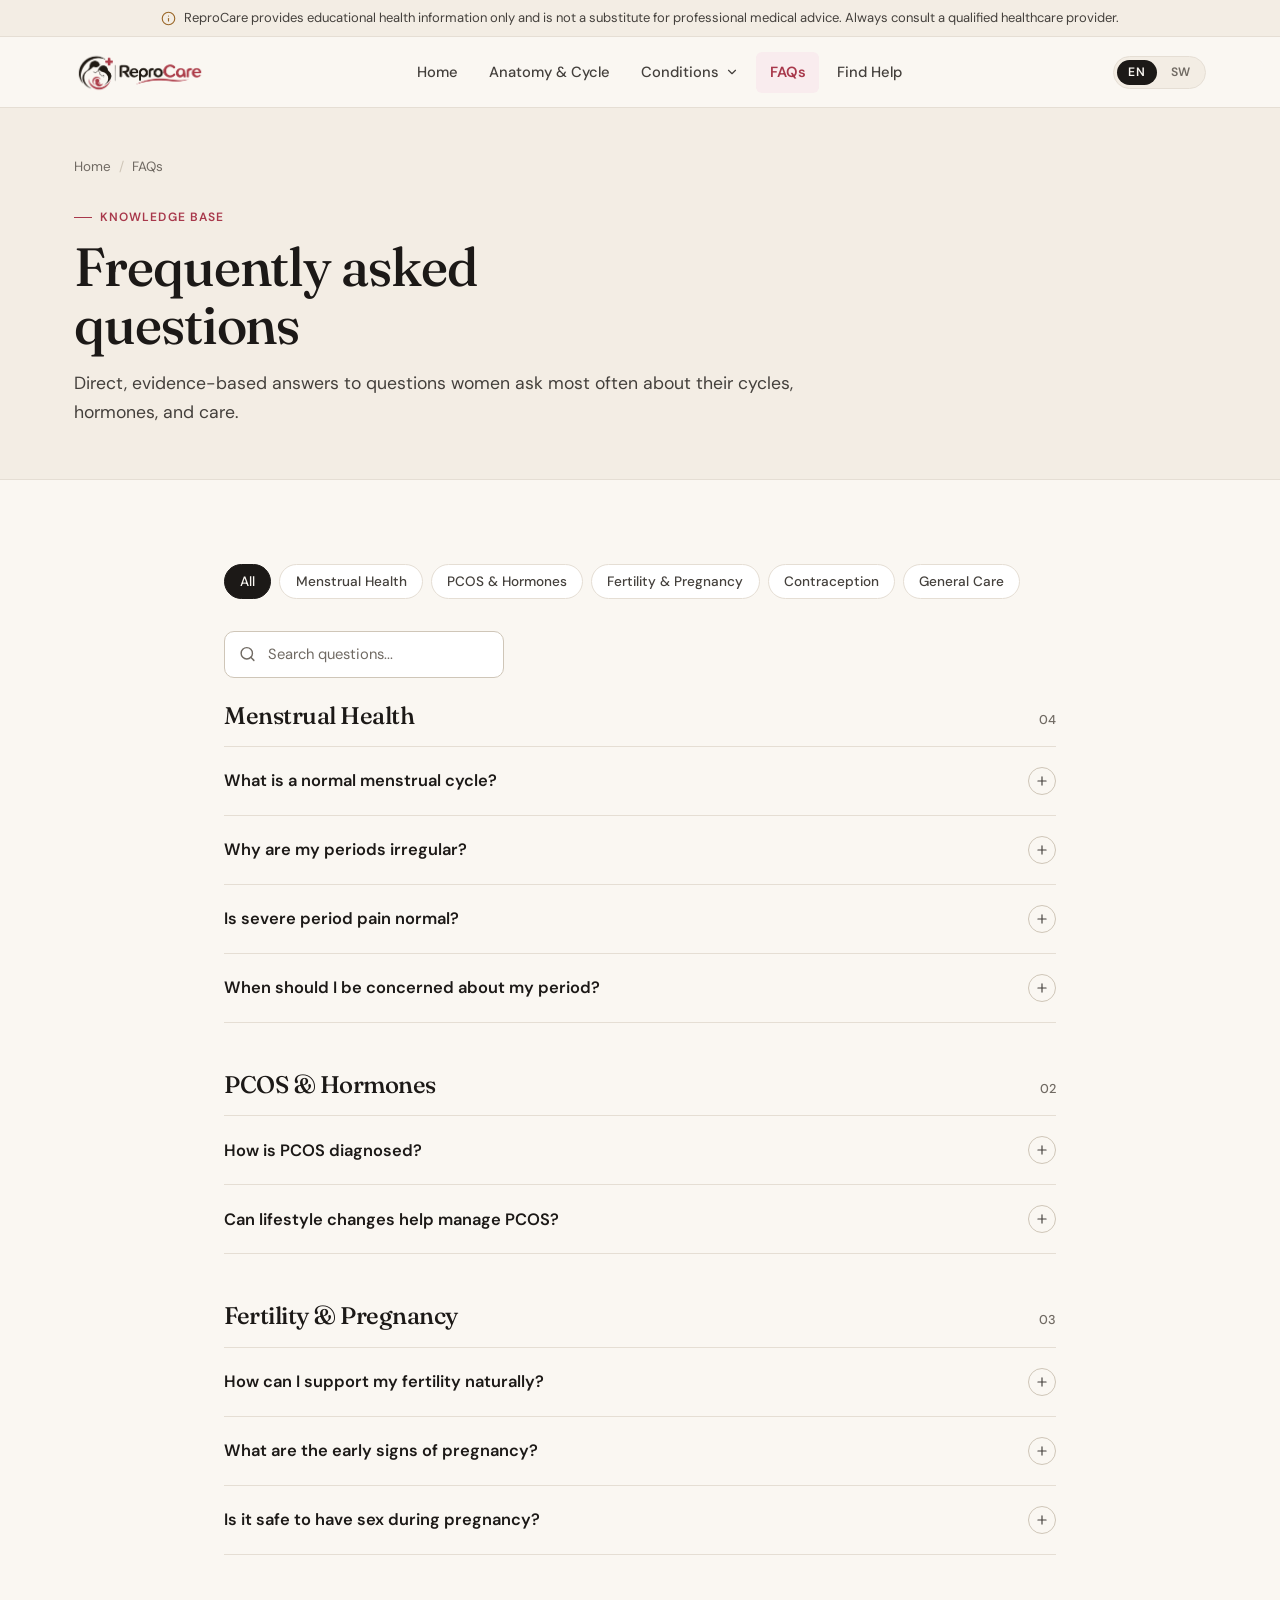
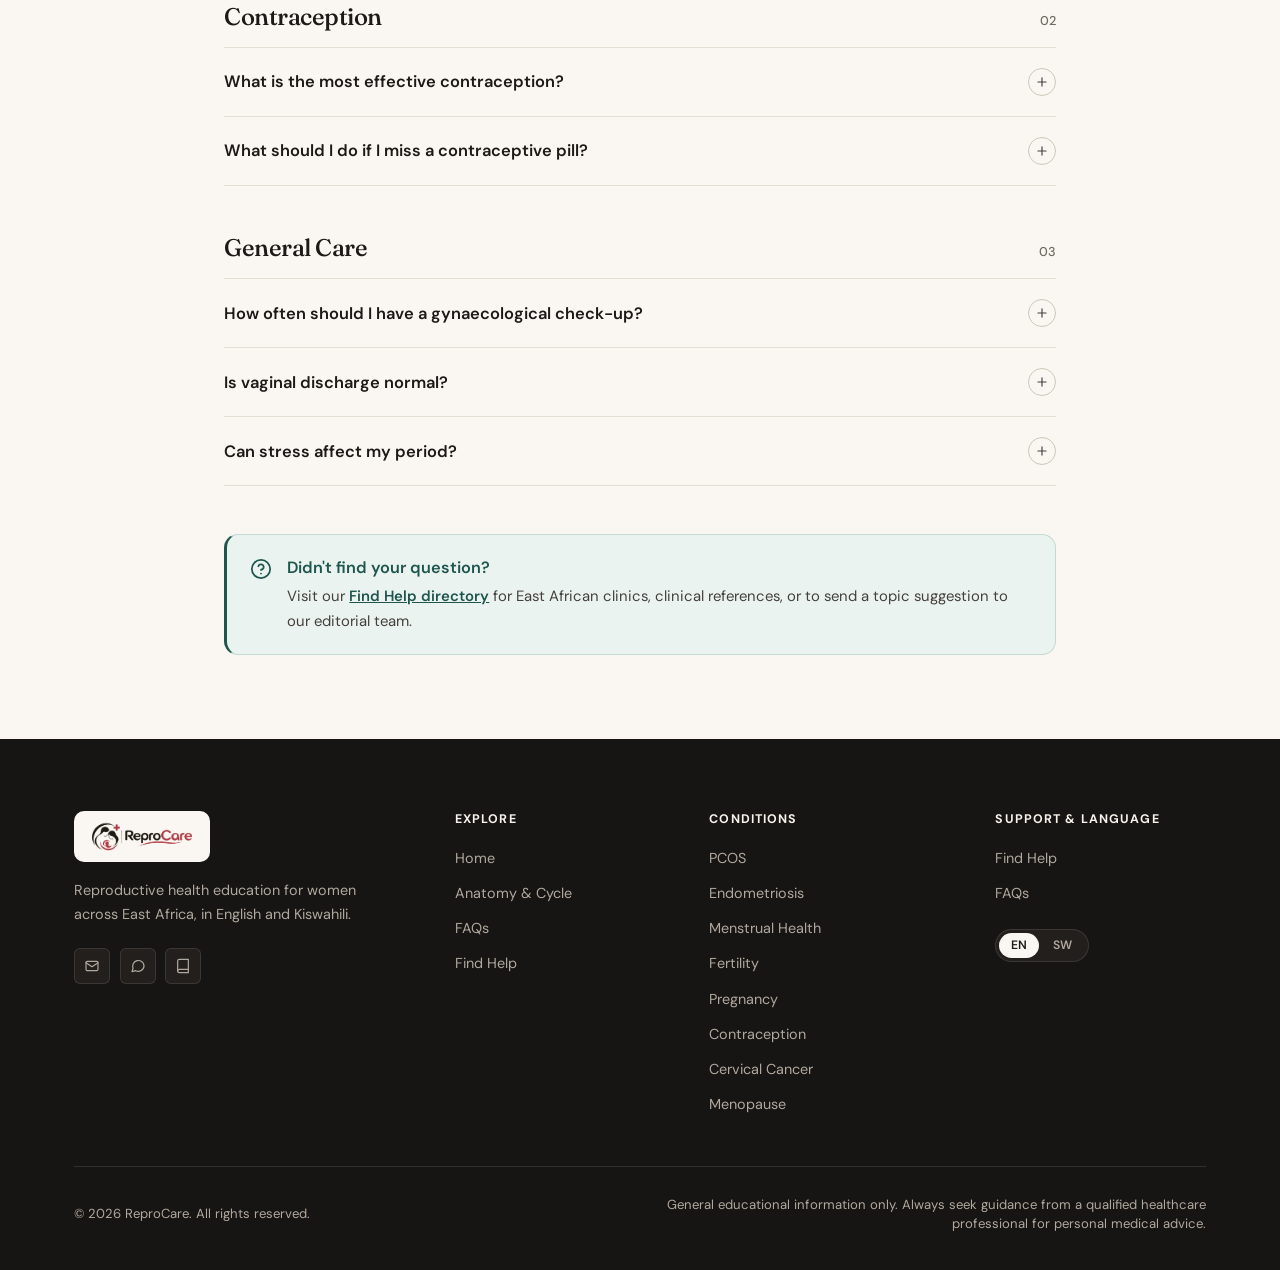
==== commit 84255797: "logo update" ====
--- a/faqs.html
+++ b/faqs.html
@@ -7,6 +7,9 @@
   <title>Frequently Asked Questions — ReproCare</title>
   <meta name="description"
     content="Evidence-based answers to common questions about periods, PCOS, fertility, pregnancy, contraception, and routine gynaecological care in English and Kiswahili." />
+  <link rel="icon" type="image/png" href="assets/images/repro%20lg.png" />
+  <link rel="apple-touch-icon" href="assets/images/repro%20lg.png" />
+  <meta property="og:image" content="assets/images/repro%20lg.png" />
   <link rel="preconnect" href="https://fonts.googleapis.com" />
   <link rel="preconnect" href="https://fonts.gstatic.com" crossorigin />
   <link rel="stylesheet" href="css/styles.css" />
@@ -27,13 +30,7 @@
   <header class="site-header" id="siteHeader">
     <div class="container nav-inner">
       <a href="index.html" class="brand-link" aria-label="ReproCare Home">
-        <span class="brand-emblem" aria-hidden="true">
-          <svg viewBox="0 0 24 24" fill="none" stroke="currentColor" stroke-width="1.85" stroke-linecap="round" stroke-linejoin="round">
-            <path d="M12 20.5C7.6 17.4 5 14 5 10.4 5 7.2 7.4 5 10.1 5c1.2 0 1.9.7 1.9.7S12.7 5 13.9 5C16.6 5 19 7.2 19 10.4c0 3.6-2.6 7-7 10.1Z" />
-            <path d="M12 9v4.5M9.75 11.25h4.5" />
-          </svg>
-        </span>
-        <span class="brand-wordmark">Repro<em>Care</em></span>
+        <img src="assets/images/repro%20lg.png" alt="ReproCare" class="brand-logo" width="144" height="48" />
       </a>
 
       <nav aria-label="Main navigation">
@@ -79,6 +76,11 @@
 
   <div class="mobile-drawer" id="mobileDrawer" aria-hidden="true">
     <nav class="mobile-drawer-panel" aria-label="Mobile navigation">
+      <div class="mobile-drawer-brand">
+        <a href="index.html" class="brand-link" aria-label="ReproCare Home">
+          <img src="assets/images/repro%20lg.png" alt="ReproCare" class="brand-logo" width="128" height="43" />
+        </a>
+      </div>
       <div>
         <div class="mobile-group-label" data-i18n="mobile_menu_main">Navigate</div>
         <div class="mobile-nav-list">
@@ -426,16 +428,10 @@
     <div class="container">
       <div class="footer-grid">
         <div class="footer-brand">
-          <a href="index.html" class="brand-link" aria-label="ReproCare Home">
-            <span class="brand-emblem" aria-hidden="true">
-              <svg viewBox="0 0 24 24" fill="none" stroke="currentColor" stroke-width="1.85" stroke-linecap="round" stroke-linejoin="round">
-                <path d="M12 20.5C7.6 17.4 5 14 5 10.4 5 7.2 7.4 5 10.1 5c1.2 0 1.9.7 1.9.7S12.7 5 13.9 5C16.6 5 19 7.2 19 10.4c0 3.6-2.6 7-7 10.1Z" />
-                <path d="M12 9v4.5M9.75 11.25h4.5" />
-              </svg>
-            </span>
-            <span class="brand-wordmark">Repro<em>Care</em></span>
+          <a href="index.html" class="brand-link footer-logo-wrap" aria-label="ReproCare Home">
+            <img src="assets/images/repro%20lg.png" alt="ReproCare" class="brand-logo footer-logo" width="144" height="48" />
           </a>
-          <p data-i18n="footer_desc">Plain-language reproductive health education for women across East Africa, in English and Kiswahili.</p>
+          <p data-i18n="footer_desc">Reproductive health education for women across East Africa, in English and Kiswahili.</p>
           <div class="social-row" aria-label="Social media">
             <a href="find-help.html#contact" class="social-btn" aria-label="Email ReproCare"><svg viewBox="0 0 24 24" fill="none" stroke="currentColor" stroke-width="1.8" stroke-linecap="round" stroke-linejoin="round"><rect x="3" y="5" width="18" height="14" rx="2" /><polyline points="3 7 12 13 21 7" /></svg></a>
             <a href="find-help.html#contact" class="social-btn" aria-label="WhatsApp support"><svg viewBox="0 0 24 24" fill="none" stroke="currentColor" stroke-width="1.8" stroke-linecap="round" stroke-linejoin="round"><path d="M21 11.5a8.5 8.5 0 0 1-12.5 7.5L3 20.5l1.6-5.2A8.5 8.5 0 1 1 21 11.5Z" /></svg></a>
--- a/css/styles.css
+++ b/css/styles.css
@@ -301,39 +301,23 @@
 .brand-link {
   display: inline-flex;
   align-items: center;
-  gap: 0.65rem;
   flex-shrink: 0;
 }
 
-.brand-emblem {
-  width: 34px;
-  height: 34px;
-  border-radius: 9px;
-  background: var(--accent);
-  color: #FAF7F2;
-  display: inline-flex;
-  align-items: center;
-  justify-content: center;
-  flex-shrink: 0;
-}
-
-.brand-emblem svg {
-  width: 19px;
-  height: 19px;
-}
-
-.brand-wordmark {
-  font-family: var(--font-display);
-  font-size: 1.32rem;
-  font-weight: 600;
-  letter-spacing: -0.025em;
-  color: var(--ink);
-  line-height: 1;
-}
-
-.brand-wordmark em {
-  font-style: normal;
-  color: var(--accent);
+.brand-logo {
+  height: 44px;
+  width: auto;
+  display: block;
+  object-fit: contain;
+}
+
+.mobile-drawer-brand {
+  padding-bottom: 1rem;
+  border-bottom: 1px solid var(--border);
+}
+
+.mobile-drawer-brand .brand-logo {
+  height: 36px;
 }
 
 .nav-menu {
@@ -541,13 +525,13 @@
   width: min(340px, 88vw);
   background: var(--bg);
   border-left: 1px solid var(--border);
-  padding: 5.25rem 1.5rem 2rem;
+  padding: 1.5rem 1.5rem 2rem;
   overflow-y: auto;
   transform: translateX(100%);
   transition: transform 0.28s var(--ease);
   display: flex;
   flex-direction: column;
-  gap: 1.5rem;
+  gap: 1.35rem;
 }
 
 .mobile-drawer.open .mobile-drawer-panel {
@@ -2299,12 +2283,17 @@
   border-bottom: 1px solid var(--dark-border);
 }
 
-.footer-brand .brand-wordmark {
-  color: var(--dark-ink);
-}
-
-.footer-brand .brand-wordmark em {
-  color: #E28595;
+.footer-logo-wrap {
+  background: #FAF7F2;
+  padding: 0.45rem 0.9rem;
+  border-radius: var(--radius-sm);
+  display: inline-flex;
+  align-items: center;
+}
+
+.footer-logo {
+  height: 36px;
+  width: auto;
 }
 
 .footer-brand p {
@@ -2554,6 +2543,10 @@
     gap: 0.75rem;
   }
 
+  .brand-logo {
+    height: 36px;
+  }
+
   .topics-grid,
   .team-grid,
   .phase-strip,
